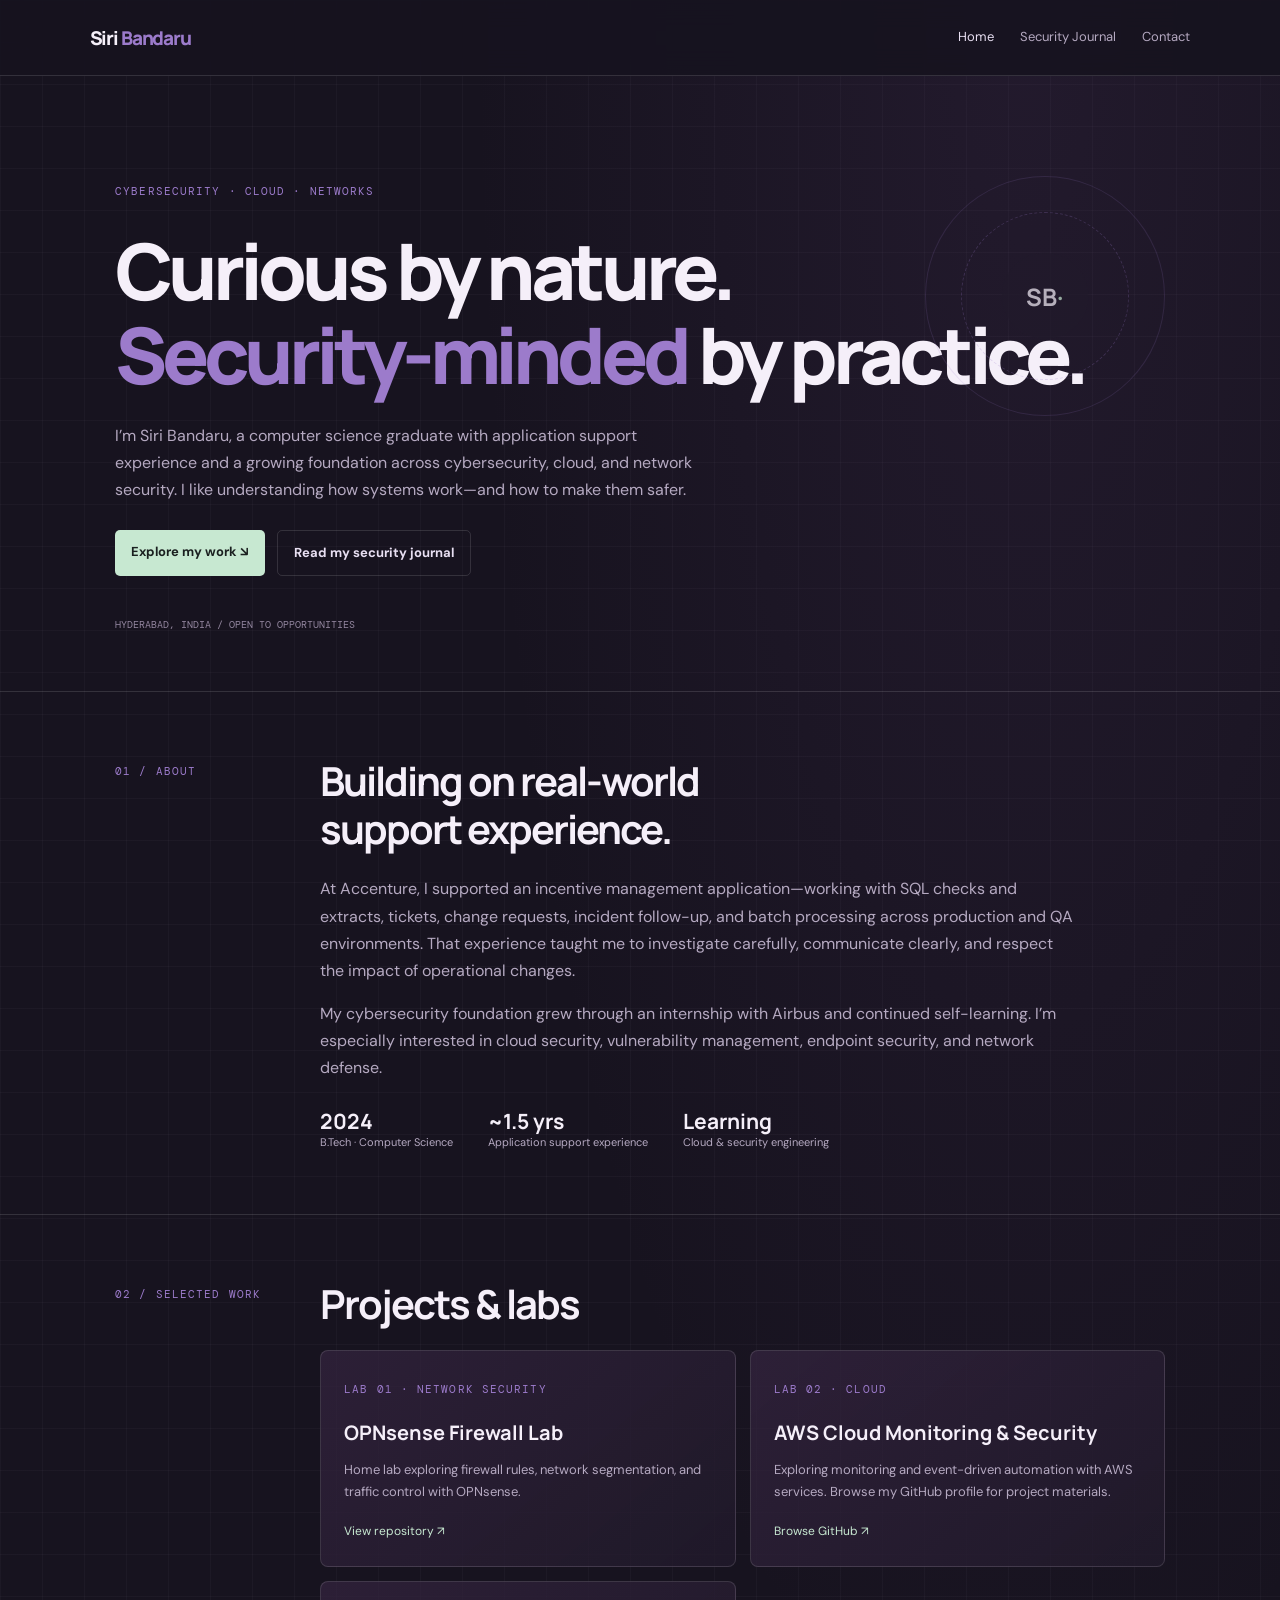
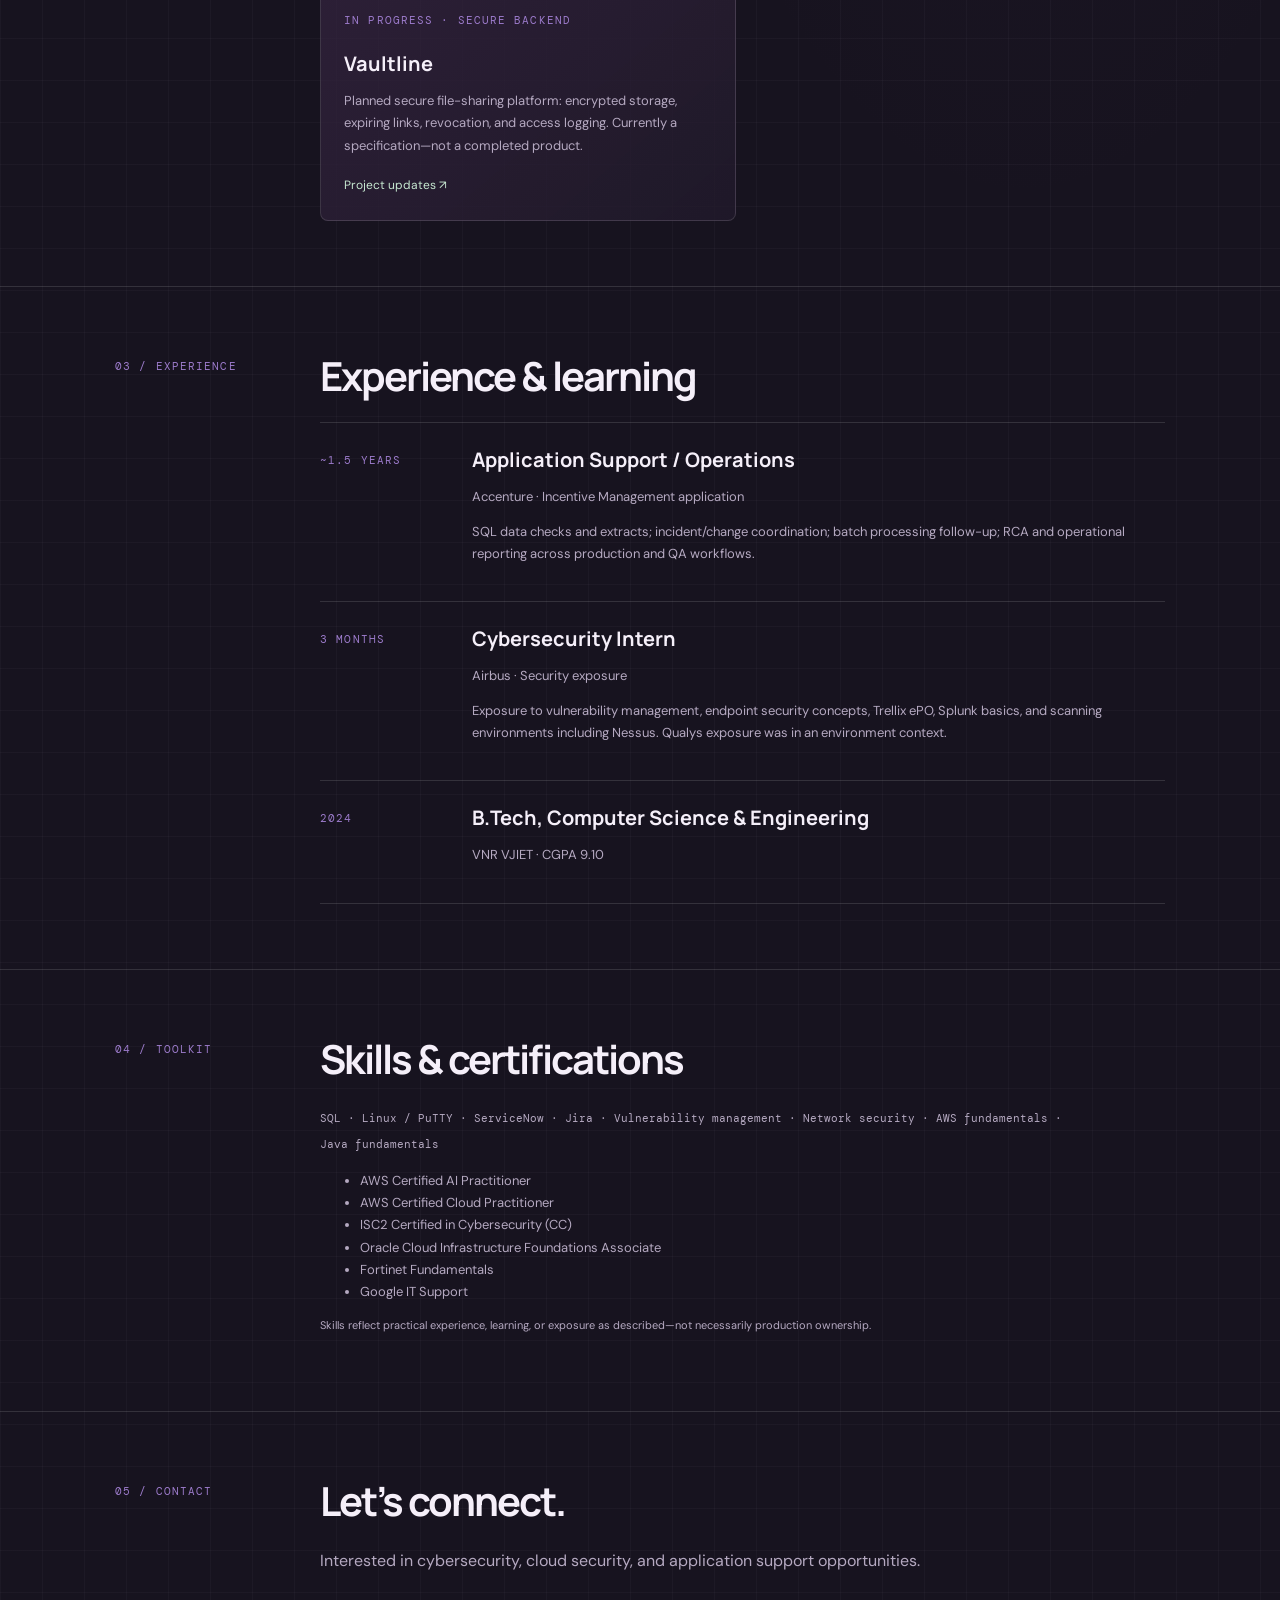
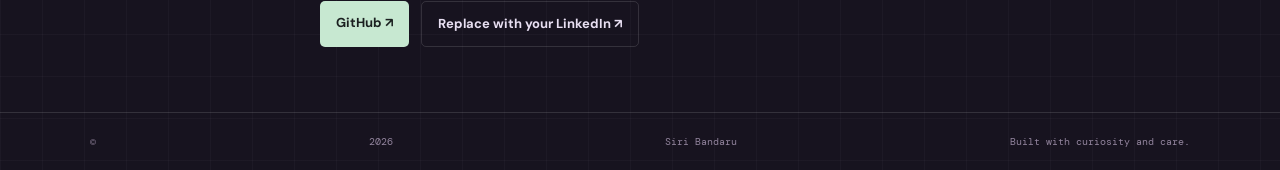
==== index.html @ b1477483 "Add files via upload" ====
<!doctype html><html lang="en"><head><meta charset="utf-8"><meta name="viewport" content="width=device-width,initial-scale=1"><title>Siri Bandaru | Cybersecurity Portfolio</title><link rel="stylesheet" href="assets/css/style.css"></head><body><div class="progress"></div><header><a class="logo" href="index.html">Siri <span>Bandaru</span></a><nav><a class="active" href="index.html">Home</a><a href="journal.html">Security Journal</a><a href="#contact">Contact</a></nav></header><main><section class="hero reveal"><small>CYBERSECURITY · CLOUD · NETWORKS</small><h1>Curious by nature.<br><em>Security-minded</em> by practice.</h1><p>I’m Siri Bandaru, a computer science graduate with application support experience and a growing foundation across cybersecurity, cloud, and network security. I like understanding how systems work—and how to make them safer.</p><div class="actions"><a class="btn" href="#projects">Explore my work ↘</a><a class="btn outline" href="journal.html">Read my security journal</a></div><div class="meta">HYDERABAD, INDIA / OPEN TO OPPORTUNITIES</div><div class="orbit"><div>SB<span>·</span></div></div></section><section class="section reveal" id="about"><label>01 / ABOUT</label><div><h2>Building on real-world<br>support experience.</h2><p>At Accenture, I supported an incentive management application—working with SQL checks and extracts, tickets, change requests, incident follow-up, and batch processing across production and QA environments. That experience taught me to investigate carefully, communicate clearly, and respect the impact of operational changes.</p><p>My cybersecurity foundation grew through an internship with Airbus and continued self-learning. I’m especially interested in cloud security, vulnerability management, endpoint security, and network defense.</p><div class="facts"><b>2024 <small>B.Tech · Computer Science</small></b><b>~1.5 yrs <small>Application support experience</small></b><b>Learning <small>Cloud & security engineering</small></b></div></div></section><section class="section reveal" id="projects"><label>02 / SELECTED WORK</label><div><h2>Projects & labs</h2><div class="cards"><article><small>LAB 01 · NETWORK SECURITY</small><h3>OPNsense Firewall Lab</h3><p>Home lab exploring firewall rules, network segmentation, and traffic control with OPNsense.</p><a href="https://github.com/SiriBandaru13/opnsense-firewall-lab" target="_blank">View repository ↗</a></article><article><small>LAB 02 · CLOUD</small><h3>AWS Cloud Monitoring & Security</h3><p>Exploring monitoring and event-driven automation with AWS services. Browse my GitHub profile for project materials.</p><a href="https://github.com/SiriBandaru13" target="_blank">Browse GitHub ↗</a></article><article><small>IN PROGRESS · SECURE BACKEND</small><h3>Vaultline</h3><p>Planned secure file-sharing platform: encrypted storage, expiring links, revocation, and access logging. Currently a specification—not a completed product.</p><a href="https://github.com/SiriBandaru13" target="_blank">Project updates ↗</a></article></div></div></section><section class="section reveal"><label>03 / EXPERIENCE</label><div><h2>Experience & learning</h2><div class="timeline"><article><small>~1.5 YEARS</small><div><h3>Application Support / Operations</h3><p>Accenture · Incentive Management application</p><p>SQL data checks and extracts; incident/change coordination; batch processing follow-up; RCA and operational reporting across production and QA workflows.</p></div></article><article><small>3 MONTHS</small><div><h3>Cybersecurity Intern</h3><p>Airbus · Security exposure</p><p>Exposure to vulnerability management, endpoint security concepts, Trellix ePO, Splunk basics, and scanning environments including Nessus. Qualys exposure was in an environment context.</p></div></article><article><small>2024</small><div><h3>B.Tech, Computer Science & Engineering</h3><p>VNR VJIET · CGPA 9.10</p></div></article></div></div></section><section class="section reveal"><label>04 / TOOLKIT</label><div><h2>Skills & certifications</h2><p class="tags">SQL · Linux / PuTTY · ServiceNow · Jira · Vulnerability management · Network security · AWS fundamentals · Java fundamentals</p><ul><li>AWS Certified AI Practitioner</li><li>AWS Certified Cloud Practitioner</li><li>ISC2 Certified in Cybersecurity (CC)</li><li>Oracle Cloud Infrastructure Foundations Associate</li><li>Fortinet Fundamentals</li><li>Google IT Support</li></ul><p class="note">Skills reflect practical experience, learning, or exposure as described—not necessarily production ownership.</p></div></section><section class="section reveal" id="contact"><label>05 / CONTACT</label><div><h2>Let’s connect.</h2><p>Interested in cybersecurity, cloud security, and application support opportunities.</p><div class="actions"><a class="btn" href="https://github.com/SiriBandaru13" target="_blank">GitHub ↗</a><a class="btn outline" href="https://www.linkedin.com/" target="_blank">Replace with your LinkedIn ↗</a></div></div></section></main><footer>© <span id="year"></span> Siri Bandaru <span>Built with curiosity and care.</span></footer><script src="assets/js/main.js"></script></body></html>
---- assets/css/style.css ----
@import url('https://fonts.googleapis.com/css2?family=DM+Mono:wght@400;500&family=DM+Sans:wght@400;600;700&family=Manrope:wght@600;700;800&display=swap');:root{--bg:#17131f;--panel:#211a2b;--plum:#34243f;--violet:#9c7bcb;--lav:#e8dff2;--sage:#c7e8d1;--txt:#f5eff9;--muted:#b5a9c1;--line:#ffffff20;--mono:'DM Mono',monospace;--sans:'DM Sans',sans-serif;--display:Manrope,sans-serif}*{box-sizing:border-box}html{scroll-behavior:smooth}body{margin:0;background:var(--bg);color:var(--txt);font:16px/1.7 var(--sans);background-image:radial-gradient(ellipse at 80% 0%,#5b3c712b,transparent 38%),linear-gradient(#e8dff208 1px,transparent 1px),linear-gradient(90deg,#e8dff208 1px,transparent 1px);background-size:auto,42px 42px,42px 42px}a{color:inherit;text-decoration:none}.progress{position:fixed;z-index:20;top:0;left:0;height:2px;background:var(--sage);width:0}header{height:76px;padding:0 7vw;display:flex;align-items:center;justify-content:space-between;border-bottom:1px solid var(--line);position:sticky;top:0;background:#17131fe8;backdrop-filter:blur(14px);z-index:10}.logo{font:800 19px var(--display);letter-spacing:-.06em}.logo span{color:var(--violet)}nav{display:flex;gap:26px;font-size:13px;color:var(--muted)}nav a:hover,nav .active{color:var(--lav)}small,label{font:11px var(--mono);letter-spacing:.1em;color:var(--violet)}.hero{padding:100px 9vw 60px;min-height:540px;position:relative;overflow:hidden}.hero h1{font:800 clamp(44px,6.7vw,78px)/1.08 var(--display);letter-spacing:-.065em;margin:25px 0}.hero h1 em{font-style:normal;color:var(--violet)}.hero>p{max-width:600px;color:var(--muted)}.actions{display:flex;gap:12px;flex-wrap:wrap;margin-top:27px}.btn{display:inline-block;padding:11px 16px;border-radius:5px;background:var(--sage);color:#1b2020;font-weight:700;font-size:13px}.btn.outline{background:transparent;color:var(--lav);border:1px solid var(--line)}.meta{margin-top:42px;color:#93869f;font:10px var(--mono)}.orbit{position:absolute;right:9%;top:100px;width:240px;height:240px;border:1px solid #9c7bcb38;border-radius:50%;display:grid;place-items:center;opacity:.7;font:700 24px var(--display);background:radial-gradient(circle,#211a2b 0 25%,transparent 26%)}.orbit:before{content:'';position:absolute;inset:35px;border:1px dashed #9c7bcb55;border-radius:50%;animation:spin 45s linear infinite}.orbit span{color:var(--sage)}.section{padding:65px 9vw;display:grid;grid-template-columns:170px 1fr;gap:35px;border-top:1px solid var(--line)}.section label{padding-top:7px}.section h2{font:700 clamp(28px,3.5vw,40px)/1.2 var(--display);letter-spacing:-.05em;margin:0 0 22px}.section p{color:var(--muted);max-width:760px}.facts{display:flex;gap:35px;flex-wrap:wrap;margin-top:25px}.facts b{display:grid;font:700 21px var(--display)}.facts small{font:11px var(--sans);letter-spacing:0;color:var(--muted)}.cards,.storygrid,.obs{display:grid;grid-template-columns:repeat(2,minmax(0,1fr));gap:14px}.cards article,.storycard{padding:23px;border:1px solid var(--line);border-radius:8px;background:linear-gradient(140deg,#34243fbf,#211a2bcc);transition:transform .2s,border-color .2s}.cards article:hover,.storycard:hover{transform:translateY(-3px);border-color:#9c7bcb77}.cards h3,.storycard h3{font:700 20px var(--display);margin:18px 0 8px}.cards p,.storycard p,.timeline p{font-size:13px;color:var(--muted)}.cards a,.storycard a{font-size:12px;color:var(--sage)}.timeline{border-top:1px solid var(--line)}.timeline article{display:grid;grid-template-columns:130px 1fr;gap:22px;padding:23px 0;border-bottom:1px solid var(--line)}.timeline h3{font:700 20px var(--display);margin:0}.timeline small{padding-top:7px}.tags{font:11px var(--mono);color:#c9b9dc;line-height:2.4}.note{font-size:11px;color:var(--muted)}ul{font-size:13px;color:var(--muted)}footer{padding:22px 7vw;border-top:1px solid var(--line);display:flex;justify-content:space-between;color:#92849d;font:10px var(--mono)}.journalhero{min-height:370px}.journalhero h1{font-size:clamp(44px,6vw,70px)}.empty{border:1px dashed #9c7bcb66;border-radius:8px;padding:28px;background:#211a2b66}.empty h2{font-size:23px}.empty p{font-size:13px}.storycard small{font-size:10px}.observation{padding:14px 18px;border-left:2px solid var(--sage);background:#211a2b88}.observation h3{font:600 15px var(--display);margin:0}.observation p{font-size:13px;margin:5px 0}.archive a{display:block;padding:12px 0;border-bottom:1px solid var(--line);font-size:13px}.articlemain{max-width:850px;margin:auto;padding:45px 25px 90px}.back{font-size:12px;color:var(--sage)}#story{margin-top:30px}#story h1{font:800 clamp(34px,5vw,56px)/1.15 var(--display);letter-spacing:-.05em}.detail{padding:23px 0;border-top:1px solid var(--line);margin-top:20px}.detail h2{font:700 18px var(--display)}.detail p{color:var(--muted);font-size:14px}.detail a{color:var(--sage)}.reveal{opacity:0;transform:translateY(13px);transition:opacity .6s,transform .6s}.reveal.visible{opacity:1;transform:none}@keyframes spin{to{transform:rotate(360deg)}}@media(max-width:850px){.orbit{right:-70px;opacity:.25}.section{grid-template-columns:1fr;gap:15px}.section label{padding:0}}@media(max-width:600px){header{height:65px;padding:0 18px}.logo{font-size:16px}nav{gap:14px;font-size:11px}.hero{padding:75px 22px 45px;min-height:500px}.hero h1{font-size:44px}.orbit{right:-160px;top:155px}.section{padding:45px 22px}.cards,.storygrid,.obs{grid-template-columns:1fr}.timeline article{grid-template-columns:1fr;gap:5px}.journalhero{padding-top:70px}.journalhero h1{font-size:44px}.articlemain{padding:35px 22px 70px}footer{padding:20px 22px;flex-wrap:wrap}}@media(prefers-reduced-motion:reduce){*,*:before,*:after{scroll-behavior:auto!important;animation-duration:.01ms!important;transition-duration:.01ms!important}.reveal{opacity:1;transform:none}}
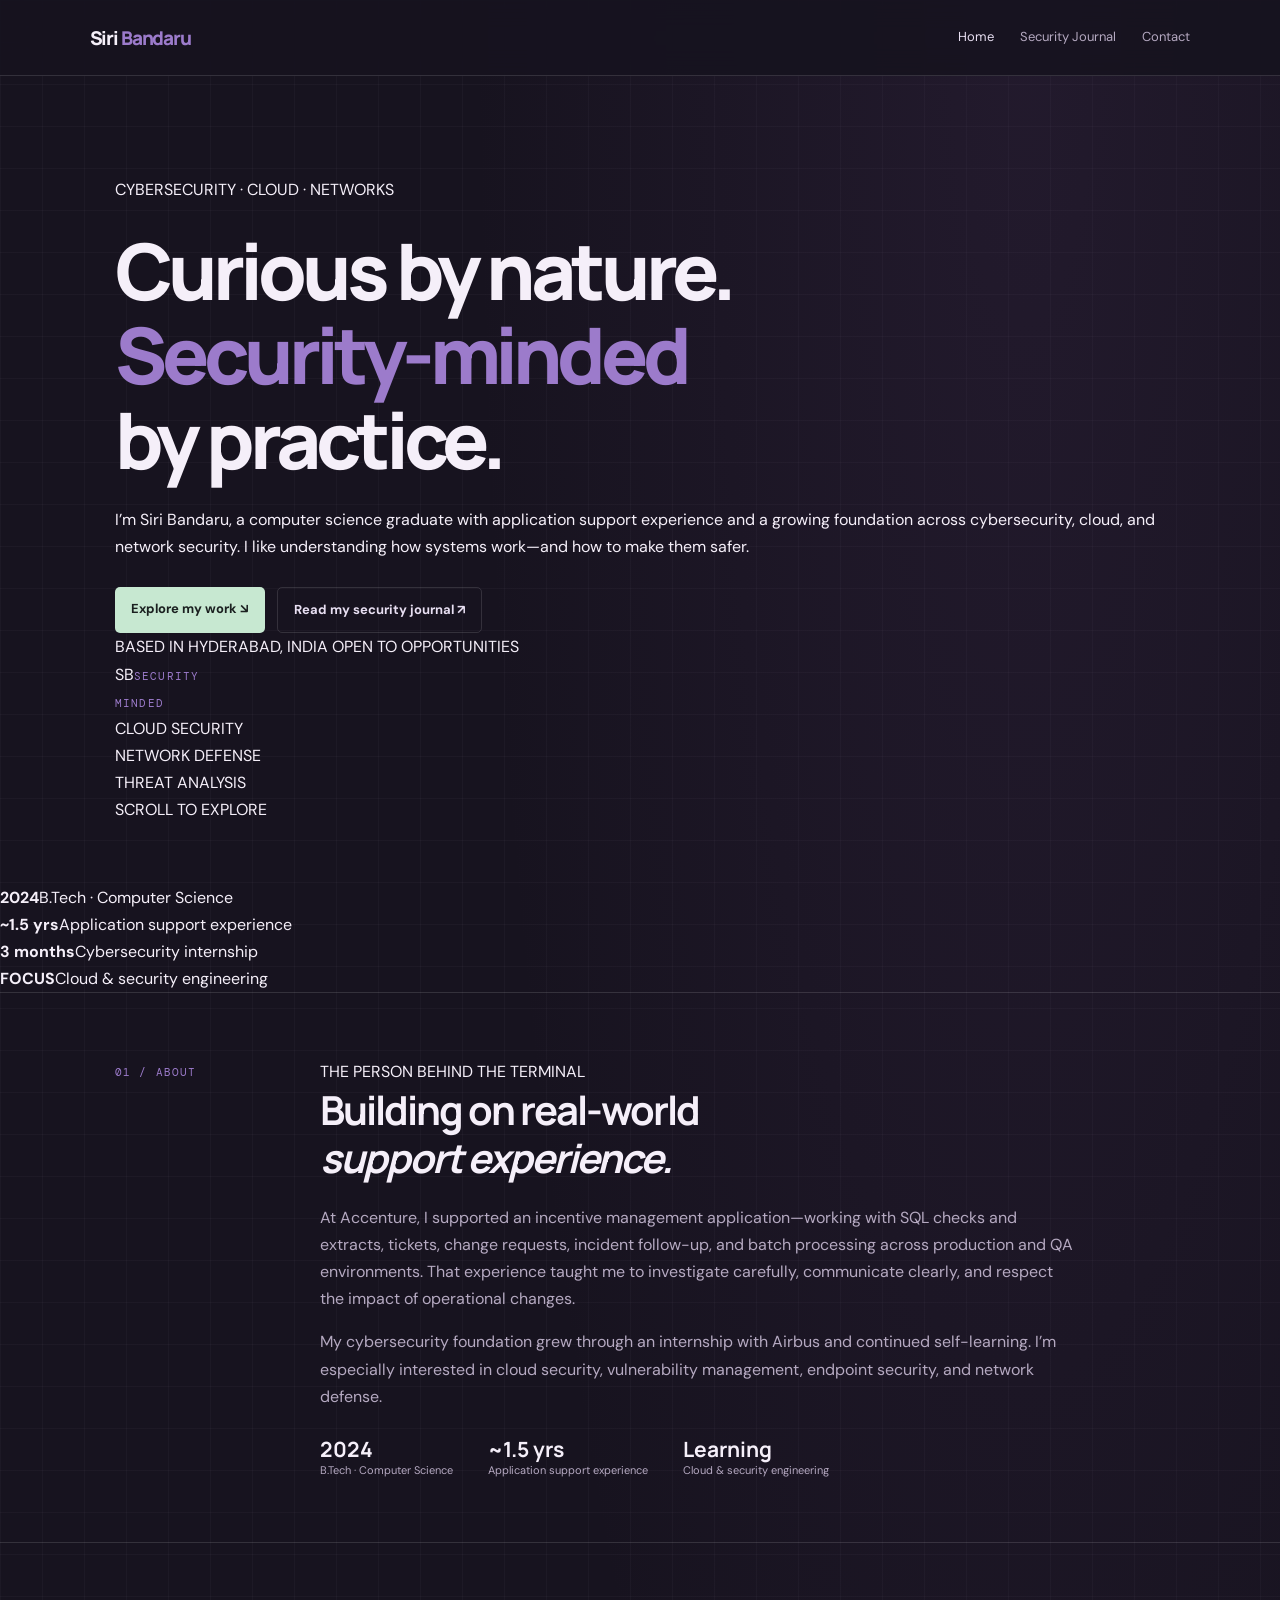
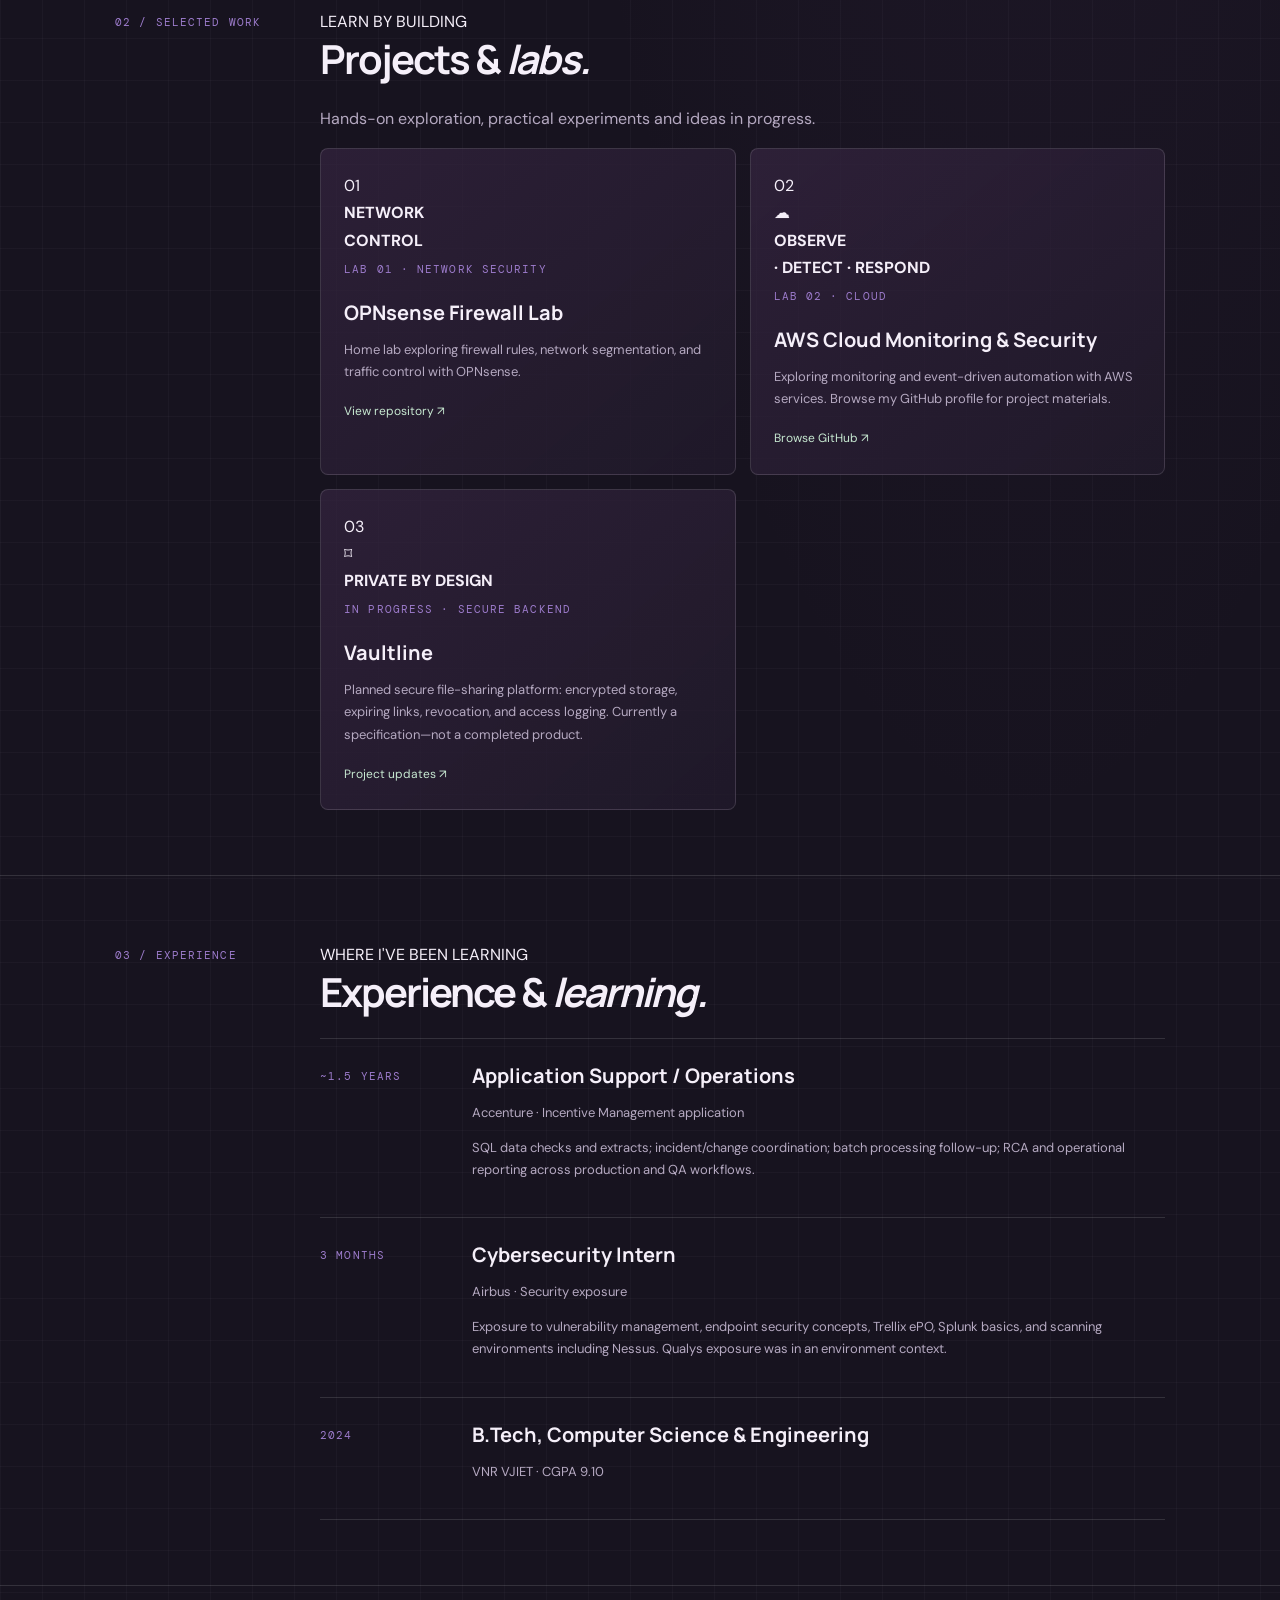
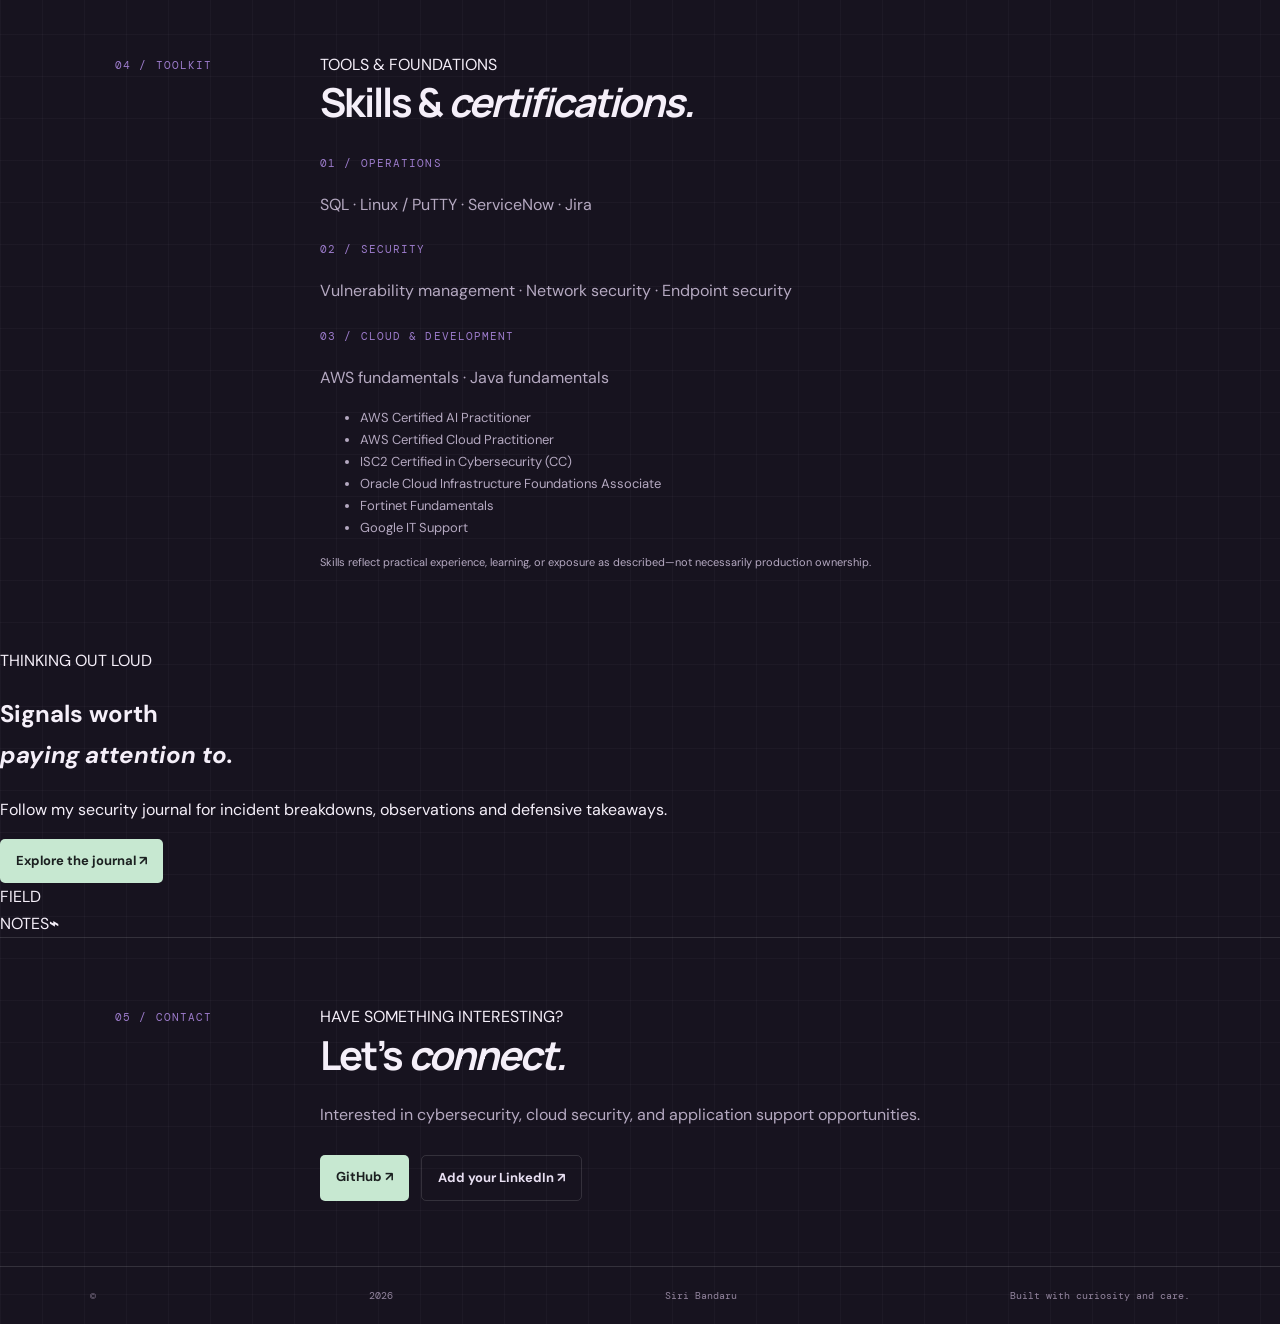
==== commit 12140ef2: "Update index.html" ====
--- a/index.html
+++ b/index.html
@@ -1 +1,46 @@
-<!doctype html><html lang="en"><head><meta charset="utf-8"><meta name="viewport" content="width=device-width,initial-scale=1"><title>Siri Bandaru | Cybersecurity Portfolio</title><link rel="stylesheet" href="assets/css/style.css"></head><body><div class="progress"></div><header><a class="logo" href="index.html">Siri <span>Bandaru</span></a><nav><a class="active" href="index.html">Home</a><a href="journal.html">Security Journal</a><a href="#contact">Contact</a></nav></header><main><section class="hero reveal"><small>CYBERSECURITY · CLOUD · NETWORKS</small><h1>Curious by nature.<br><em>Security-minded</em> by practice.</h1><p>I’m Siri Bandaru, a computer science graduate with application support experience and a growing foundation across cybersecurity, cloud, and network security. I like understanding how systems work—and how to make them safer.</p><div class="actions"><a class="btn" href="#projects">Explore my work ↘</a><a class="btn outline" href="journal.html">Read my security journal</a></div><div class="meta">HYDERABAD, INDIA / OPEN TO OPPORTUNITIES</div><div class="orbit"><div>SB<span>·</span></div></div></section><section class="section reveal" id="about"><label>01 / ABOUT</label><div><h2>Building on real-world<br>support experience.</h2><p>At Accenture, I supported an incentive management application—working with SQL checks and extracts, tickets, change requests, incident follow-up, and batch processing across production and QA environments. That experience taught me to investigate carefully, communicate clearly, and respect the impact of operational changes.</p><p>My cybersecurity foundation grew through an internship with Airbus and continued self-learning. I’m especially interested in cloud security, vulnerability management, endpoint security, and network defense.</p><div class="facts"><b>2024 <small>B.Tech · Computer Science</small></b><b>~1.5 yrs <small>Application support experience</small></b><b>Learning <small>Cloud & security engineering</small></b></div></div></section><section class="section reveal" id="projects"><label>02 / SELECTED WORK</label><div><h2>Projects & labs</h2><div class="cards"><article><small>LAB 01 · NETWORK SECURITY</small><h3>OPNsense Firewall Lab</h3><p>Home lab exploring firewall rules, network segmentation, and traffic control with OPNsense.</p><a href="https://github.com/SiriBandaru13/opnsense-firewall-lab" target="_blank">View repository ↗</a></article><article><small>LAB 02 · CLOUD</small><h3>AWS Cloud Monitoring & Security</h3><p>Exploring monitoring and event-driven automation with AWS services. Browse my GitHub profile for project materials.</p><a href="https://github.com/SiriBandaru13" target="_blank">Browse GitHub ↗</a></article><article><small>IN PROGRESS · SECURE BACKEND</small><h3>Vaultline</h3><p>Planned secure file-sharing platform: encrypted storage, expiring links, revocation, and access logging. Currently a specification—not a completed product.</p><a href="https://github.com/SiriBandaru13" target="_blank">Project updates ↗</a></article></div></div></section><section class="section reveal"><label>03 / EXPERIENCE</label><div><h2>Experience & learning</h2><div class="timeline"><article><small>~1.5 YEARS</small><div><h3>Application Support / Operations</h3><p>Accenture · Incentive Management application</p><p>SQL data checks and extracts; incident/change coordination; batch processing follow-up; RCA and operational reporting across production and QA workflows.</p></div></article><article><small>3 MONTHS</small><div><h3>Cybersecurity Intern</h3><p>Airbus · Security exposure</p><p>Exposure to vulnerability management, endpoint security concepts, Trellix ePO, Splunk basics, and scanning environments including Nessus. Qualys exposure was in an environment context.</p></div></article><article><small>2024</small><div><h3>B.Tech, Computer Science & Engineering</h3><p>VNR VJIET · CGPA 9.10</p></div></article></div></div></section><section class="section reveal"><label>04 / TOOLKIT</label><div><h2>Skills & certifications</h2><p class="tags">SQL · Linux / PuTTY · ServiceNow · Jira · Vulnerability management · Network security · AWS fundamentals · Java fundamentals</p><ul><li>AWS Certified AI Practitioner</li><li>AWS Certified Cloud Practitioner</li><li>ISC2 Certified in Cybersecurity (CC)</li><li>Oracle Cloud Infrastructure Foundations Associate</li><li>Fortinet Fundamentals</li><li>Google IT Support</li></ul><p class="note">Skills reflect practical experience, learning, or exposure as described—not necessarily production ownership.</p></div></section><section class="section reveal" id="contact"><label>05 / CONTACT</label><div><h2>Let’s connect.</h2><p>Interested in cybersecurity, cloud security, and application support opportunities.</p><div class="actions"><a class="btn" href="https://github.com/SiriBandaru13" target="_blank">GitHub ↗</a><a class="btn outline" href="https://www.linkedin.com/" target="_blank">Replace with your LinkedIn ↗</a></div></div></section></main><footer>© <span id="year"></span> Siri Bandaru <span>Built with curiosity and care.</span></footer><script src="assets/js/main.js"></script></body></html>+<!doctype html>
+<html lang="en">
+<head>
+<meta charset="utf-8"><meta name="viewport" content="width=device-width,initial-scale=1">
+<meta name="theme-color" content="#17131f">
+<meta name="description" content="Siri Bandaru — cybersecurity, cloud and network security portfolio.">
+<title>Siri Bandaru | Cybersecurity Portfolio</title>
+<link rel="preconnect" href="https://fonts.googleapis.com"><link rel="preconnect" href="https://fonts.gstatic.com" crossorigin>
+<link href="https://fonts.googleapis.com/css2?family=DM+Mono:wght@400;500&family=DM+Sans:wght@400;500;600;700&family=Manrope:wght@600;700;800&display=swap" rel="stylesheet">
+<link rel="stylesheet" href="assets/css/style.css">
+</head>
+<body class="home-page">
+<div class="progress"></div>
+<header><a class="logo" href="index.html">Siri <span>Bandaru</span></a><nav><a class="active" href="index.html">Home</a><a href="journal.html">Security Journal</a><a href="#contact">Contact</a></nav></header>
+<main>
+<section class="hero home-hero">
+<div class="hero-grid" aria-hidden="true"></div><div class="hero-glow" aria-hidden="true"></div>
+<div class="hero-copy reveal">
+<div class="eyebrow"><span class="status-dot"></span> CYBERSECURITY · CLOUD · NETWORKS</div>
+<h1>Curious by nature.<br><em>Security-minded</em><br>by practice.</h1>
+<p>I’m Siri Bandaru, a computer science graduate with application support experience and a growing foundation across cybersecurity, cloud, and network security. I like understanding how systems work—and how to make them safer.</p>
+<div class="actions"><a class="btn" href="#projects">Explore my work <span>↘</span></a><a class="btn outline" href="journal.html">Read my security journal <span>↗</span></a></div>
+<div class="hero-foot"><span>BASED IN HYDERABAD, INDIA</span><span class="availability"><i></i> OPEN TO OPPORTUNITIES</span></div>
+</div>
+<div class="hero-visual reveal" aria-label="Decorative security network illustration">
+<div class="visual-orbit orbit-one"></div><div class="visual-orbit orbit-two"></div><div class="visual-orbit orbit-three"></div>
+<div class="core-node"><span>SB</span><small>SECURITY<br>MINDED</small></div>
+<div class="orbit-tag tag-top"><i></i> CLOUD SECURITY</div><div class="orbit-tag tag-right"><i></i> NETWORK DEFENSE</div><div class="orbit-tag tag-bottom"><i></i> THREAT ANALYSIS</div>
+<div class="scan-line"></div>
+</div>
+<div class="scroll-cue"><span></span> SCROLL TO EXPLORE</div>
+</section>
+<section class="quick-strip reveal"><div><strong>2024</strong><span>B.Tech · Computer Science</span></div><div><strong>~1.5 yrs</strong><span>Application support experience</span></div><div><strong>3 months</strong><span>Cybersecurity internship</span></div><div><strong>FOCUS</strong><span>Cloud & security engineering</span></div></section>
+<section class="section reveal" id="about"><label>01 / ABOUT</label><div class="section-content"><div class="section-heading"><span class="section-kicker">THE PERSON BEHIND THE TERMINAL</span><h2>Building on real-world<br><em>support experience.</em></h2></div><p>At Accenture, I supported an incentive management application—working with SQL checks and extracts, tickets, change requests, incident follow-up, and batch processing across production and QA environments. That experience taught me to investigate carefully, communicate clearly, and respect the impact of operational changes.</p><p>My cybersecurity foundation grew through an internship with Airbus and continued self-learning. I’m especially interested in cloud security, vulnerability management, endpoint security, and network defense.</p><div class="facts"><b>2024 <small>B.Tech · Computer Science</small></b><b>~1.5 yrs <small>Application support experience</small></b><b>Learning <small>Cloud & security engineering</small></b></div></div></section>
+<section class="section reveal" id="projects"><label>02 / SELECTED WORK</label><div class="section-content"><div class="section-heading"><span class="section-kicker">LEARN BY BUILDING</span><h2>Projects & <em>labs.</em></h2><p class="section-intro">Hands-on exploration, practical experiments and ideas in progress.</p></div><div class="cards project-cards">
+<article class="project-card"><div class="project-art art-network"><span>01</span><div class="art-lines"></div><b>NETWORK<br>CONTROL</b></div><div class="project-info"><small>LAB 01 · NETWORK SECURITY</small><h3>OPNsense Firewall Lab</h3><p>Home lab exploring firewall rules, network segmentation, and traffic control with OPNsense.</p><a href="https://github.com/SiriBandaru13/opnsense-firewall-lab" target="_blank" rel="noopener">View repository ↗</a></div></article>
+<article class="project-card"><div class="project-art art-cloud"><span>02</span><div class="cloud-core">☁</div><b>OBSERVE<br>· DETECT · RESPOND</b></div><div class="project-info"><small>LAB 02 · CLOUD</small><h3>AWS Cloud Monitoring & Security</h3><p>Exploring monitoring and event-driven automation with AWS services. Browse my GitHub profile for project materials.</p><a href="https://github.com/SiriBandaru13" target="_blank" rel="noopener">Browse GitHub ↗</a></div></article>
+<article class="project-card"><div class="project-art art-vault"><span>03</span><div class="vault-lock">⌑</div><b>PRIVATE BY DESIGN</b></div><div class="project-info"><small>IN PROGRESS · SECURE BACKEND</small><h3>Vaultline</h3><p>Planned secure file-sharing platform: encrypted storage, expiring links, revocation, and access logging. Currently a specification—not a completed product.</p><a href="https://github.com/SiriBandaru13" target="_blank" rel="noopener">Project updates ↗</a></div></article>
+</div></div></section>
+<section class="section reveal"><label>03 / EXPERIENCE</label><div class="section-content"><div class="section-heading"><span class="section-kicker">WHERE I'VE BEEN LEARNING</span><h2>Experience & <em>learning.</em></h2></div><div class="timeline"><article><small>~1.5 YEARS</small><div><h3>Application Support / Operations</h3><p>Accenture · Incentive Management application</p><p>SQL data checks and extracts; incident/change coordination; batch processing follow-up; RCA and operational reporting across production and QA workflows.</p></div></article><article><small>3 MONTHS</small><div><h3>Cybersecurity Intern</h3><p>Airbus · Security exposure</p><p>Exposure to vulnerability management, endpoint security concepts, Trellix ePO, Splunk basics, and scanning environments including Nessus. Qualys exposure was in an environment context.</p></div></article><article><small>2024</small><div><h3>B.Tech, Computer Science & Engineering</h3><p>VNR VJIET · CGPA 9.10</p></div></article></div></div></section>
+<section class="section reveal"><label>04 / TOOLKIT</label><div class="section-content"><div class="section-heading"><span class="section-kicker">TOOLS & FOUNDATIONS</span><h2>Skills & <em>certifications.</em></h2></div><div class="skill-groups"><div><small>01 / OPERATIONS</small><p>SQL · Linux / PuTTY · ServiceNow · Jira</p></div><div><small>02 / SECURITY</small><p>Vulnerability management · Network security · Endpoint security</p></div><div><small>03 / CLOUD & DEVELOPMENT</small><p>AWS fundamentals · Java fundamentals</p></div></div><ul class="cert-list"><li>AWS Certified AI Practitioner</li><li>AWS Certified Cloud Practitioner</li><li>ISC2 Certified in Cybersecurity (CC)</li><li>Oracle Cloud Infrastructure Foundations Associate</li><li>Fortinet Fundamentals</li><li>Google IT Support</li></ul><p class="note">Skills reflect practical experience, learning, or exposure as described—not necessarily production ownership.</p></div></section>
+<section class="journal-cta reveal"><div><span class="section-kicker">THINKING OUT LOUD</span><h2>Signals worth<br><em>paying attention to.</em></h2><p>Follow my security journal for incident breakdowns, observations and defensive takeaways.</p><a class="btn" href="journal.html">Explore the journal ↗</a></div><div class="cta-mark"><span>FIELD<br>NOTES</span><b>⌁</b></div></section>
+<section class="section reveal" id="contact"><label>05 / CONTACT</label><div class="section-content contact-content"><span class="section-kicker">HAVE SOMETHING INTERESTING?</span><h2>Let’s <em>connect.</em></h2><p>Interested in cybersecurity, cloud security, and application support opportunities.</p><div class="actions"><a class="btn" href="https://github.com/SiriBandaru13" target="_blank" rel="noopener">GitHub ↗</a><a class="btn outline" href="https://www.linkedin.com/" target="_blank" rel="noopener">Add your LinkedIn ↗</a></div></div></section>
+</main>
+<footer>© <span id="year"></span> Siri Bandaru <span>Built with curiosity and care.</span></footer>
+<script src="assets/js/main.js"></script></body></html>
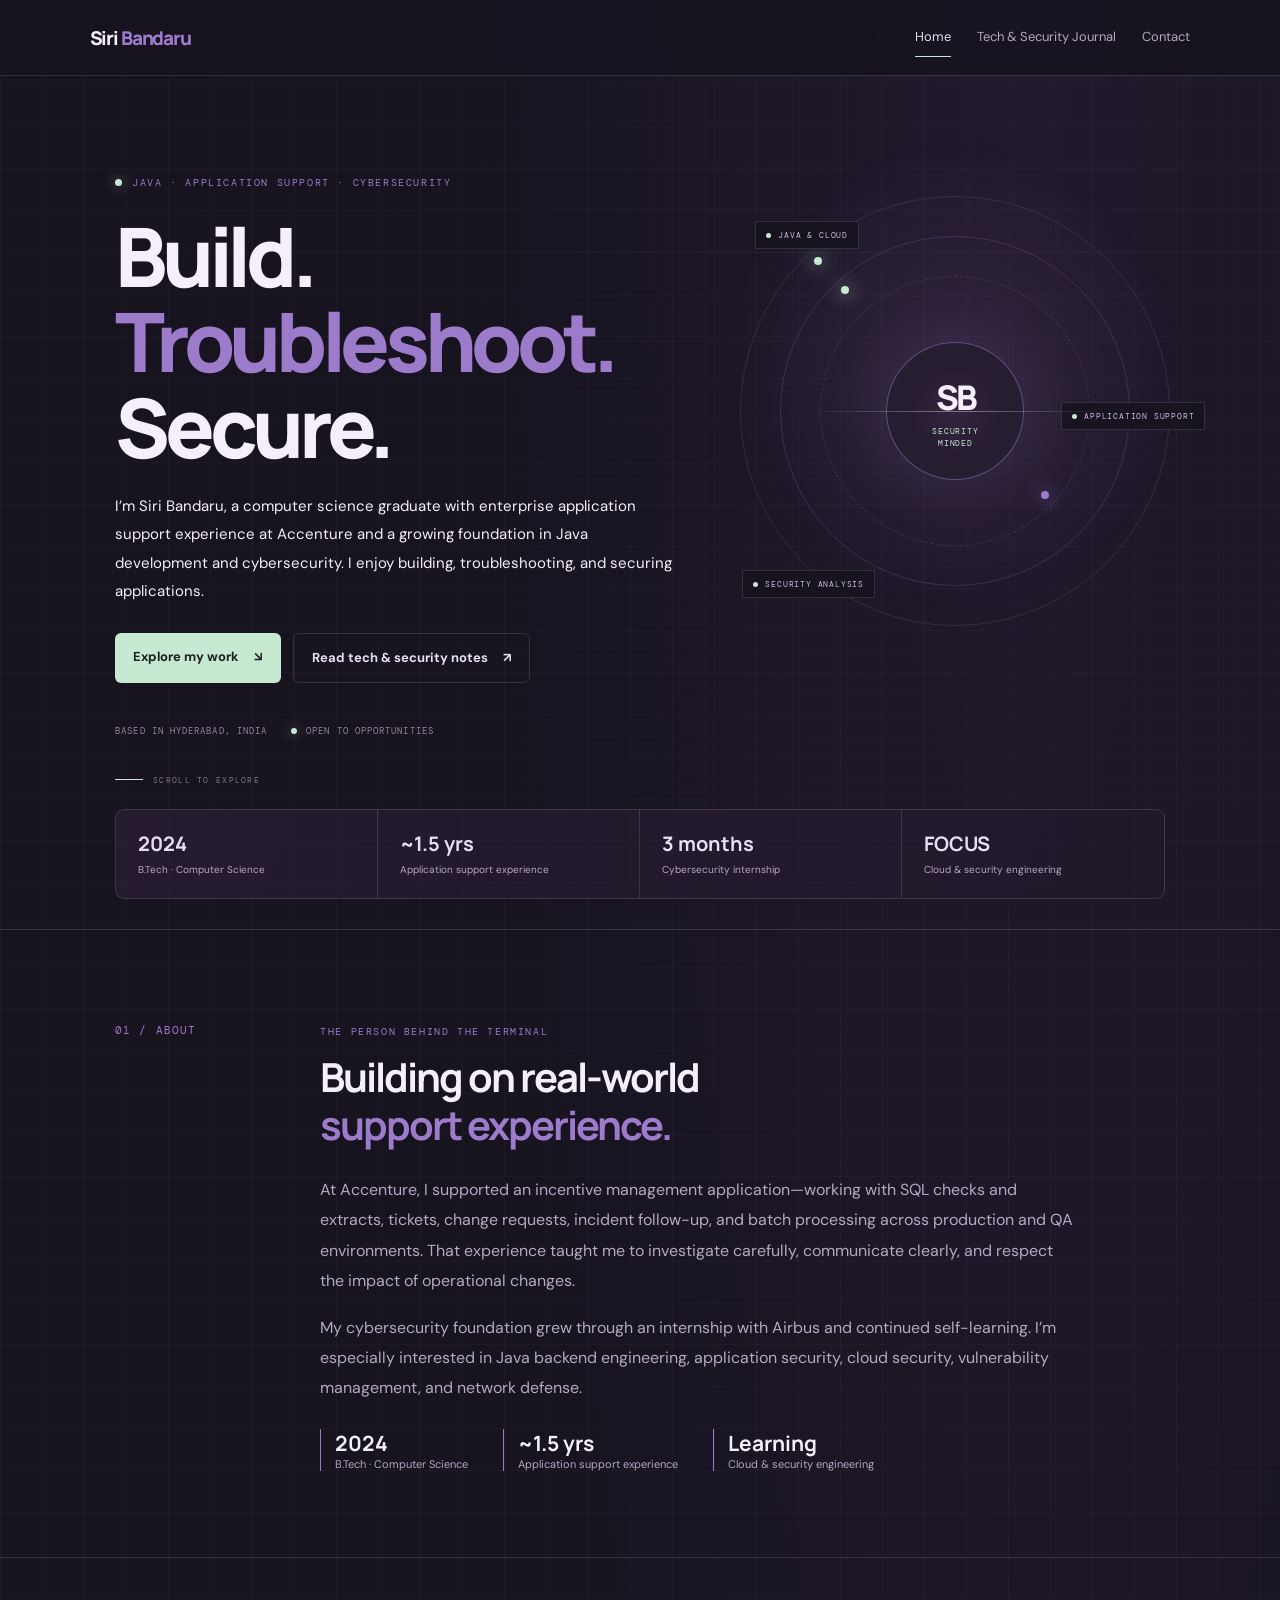
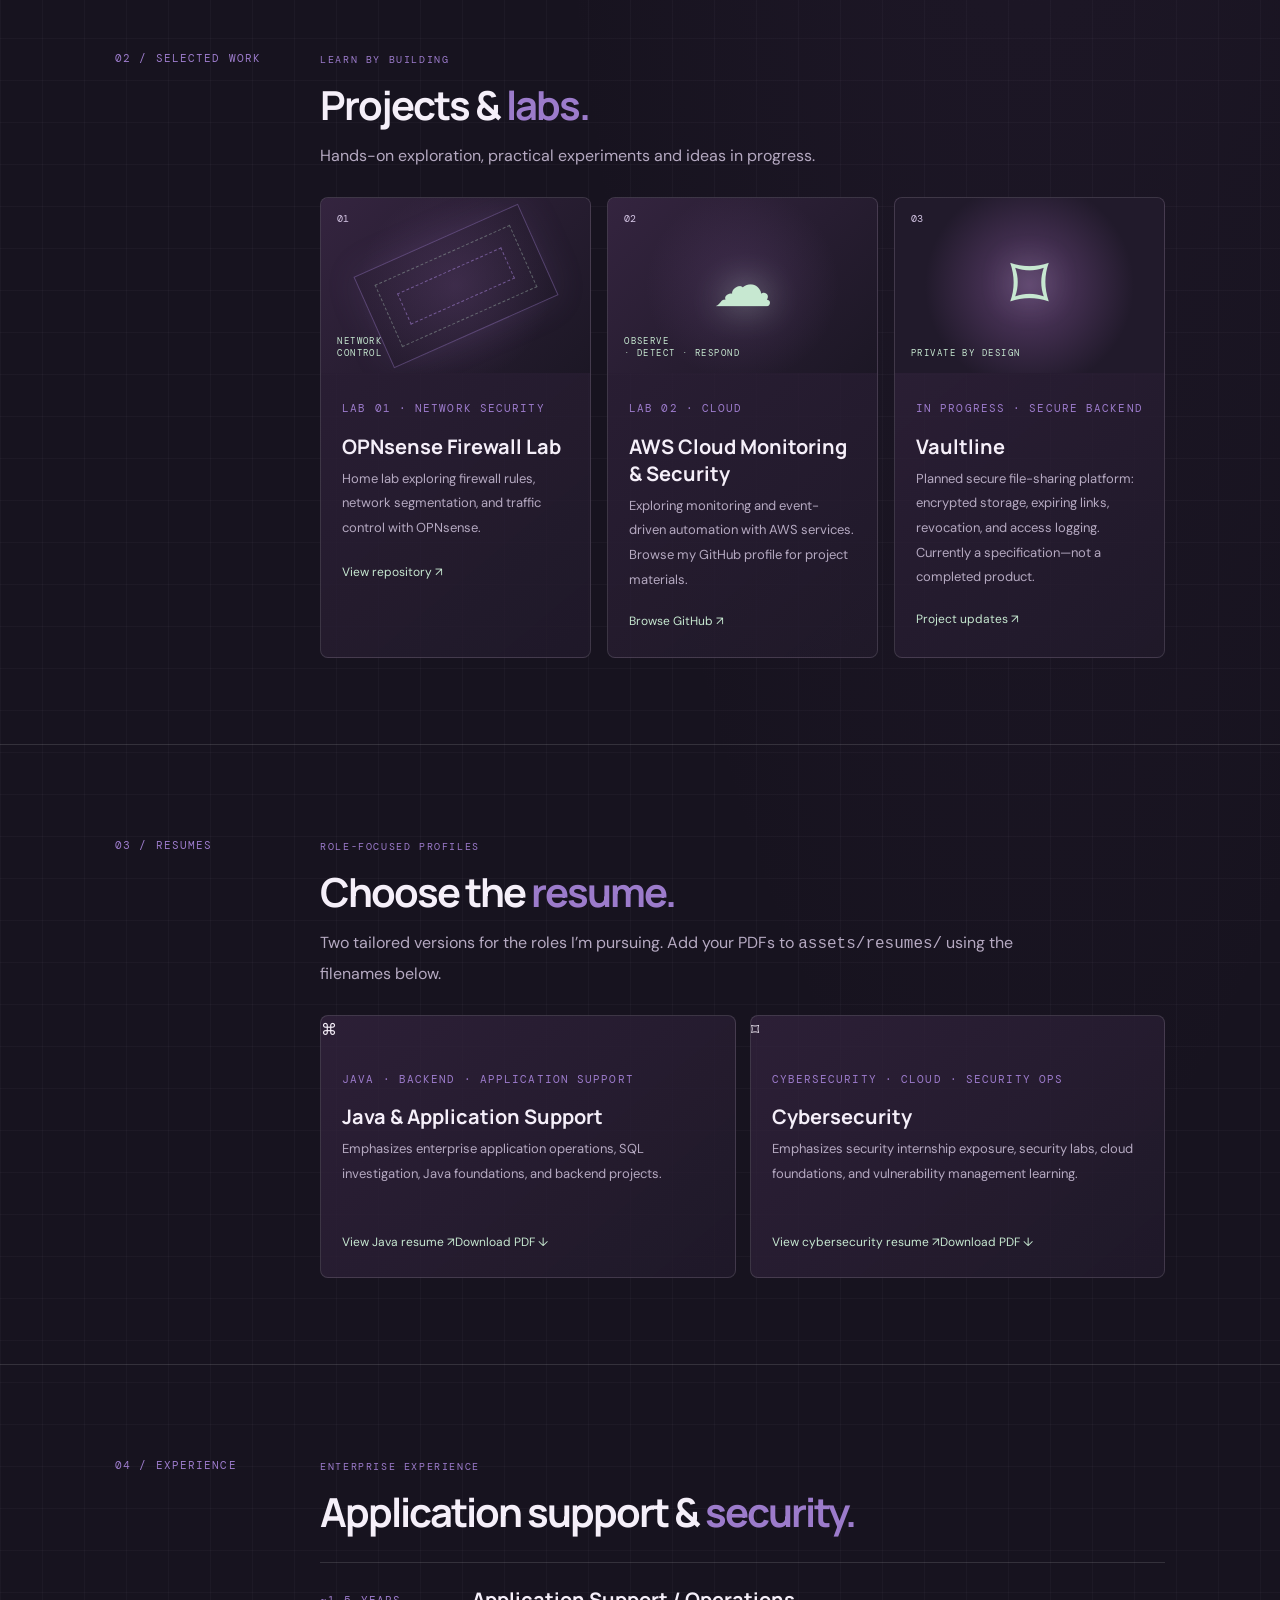
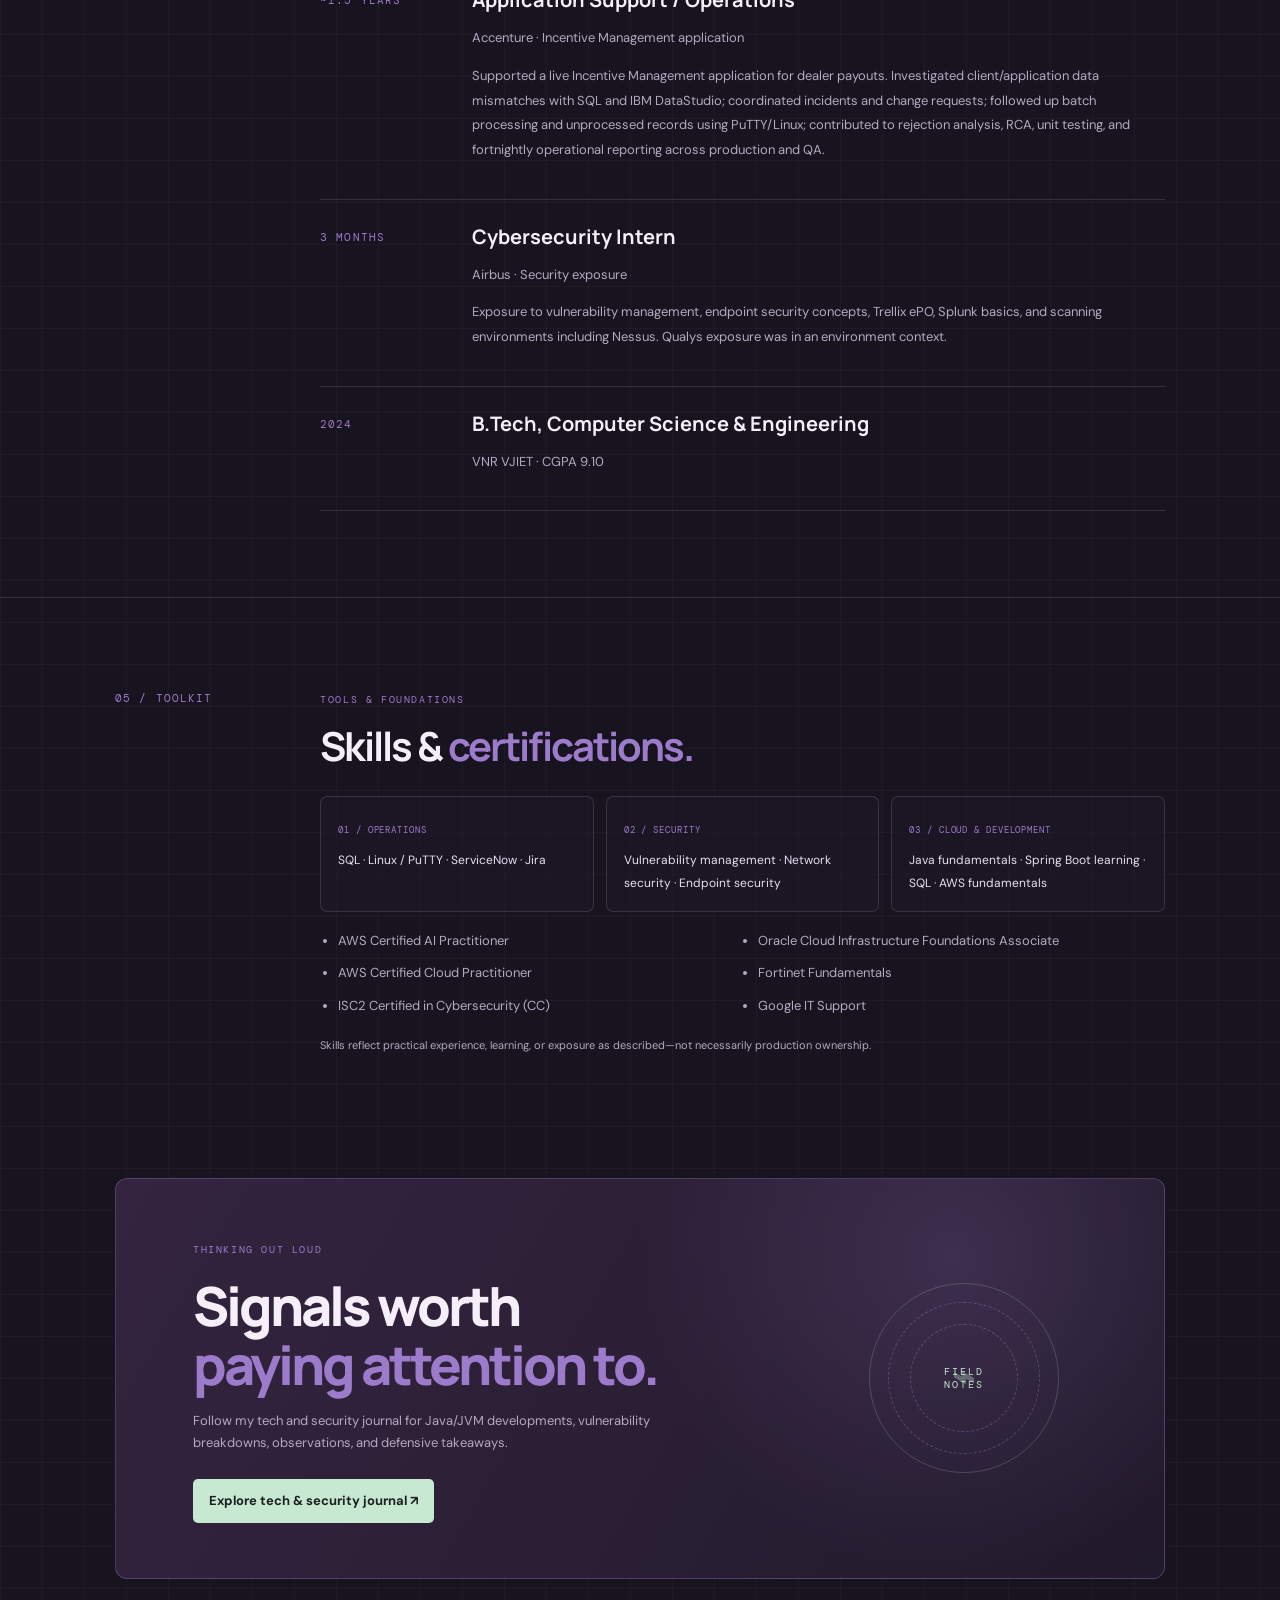
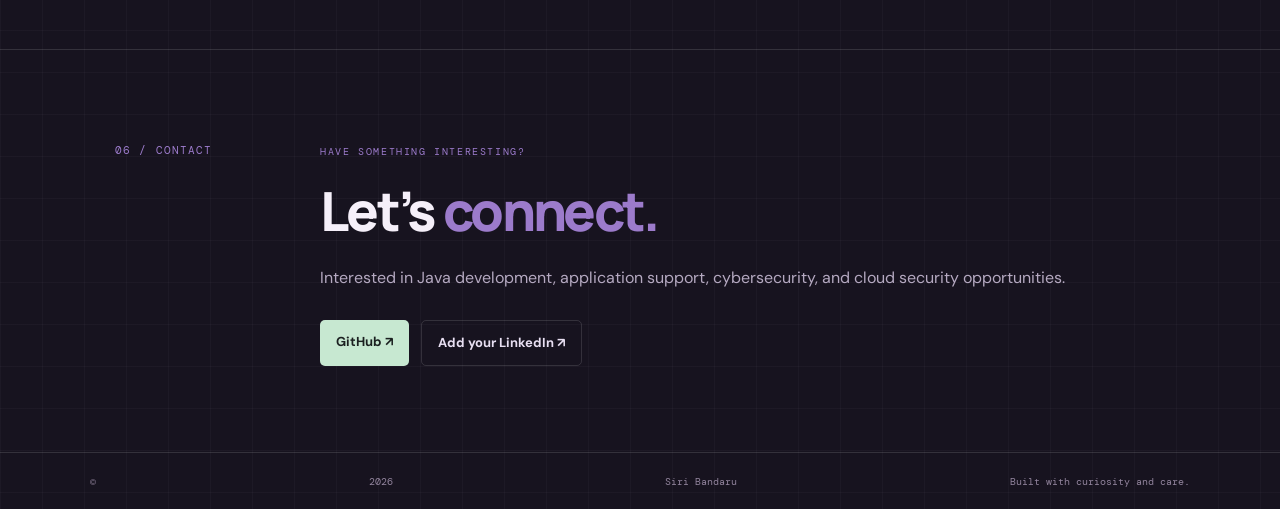
==== commit c0831e65: "Update index.html" ====
--- a/index.html
+++ b/index.html
@@ -3,44 +3,44 @@
 <head>
 <meta charset="utf-8"><meta name="viewport" content="width=device-width,initial-scale=1">
 <meta name="theme-color" content="#17131f">
-<meta name="description" content="Siri Bandaru — cybersecurity, cloud and network security portfolio.">
-<title>Siri Bandaru | Cybersecurity Portfolio</title>
+<meta name="description" content="Siri Bandaru — Java development, application support, and cybersecurity portfolio.">
+<title>Siri Bandaru | Java, Application Support & Cybersecurity</title>
 <link rel="preconnect" href="https://fonts.googleapis.com"><link rel="preconnect" href="https://fonts.gstatic.com" crossorigin>
 <link href="https://fonts.googleapis.com/css2?family=DM+Mono:wght@400;500&family=DM+Sans:wght@400;500;600;700&family=Manrope:wght@600;700;800&display=swap" rel="stylesheet">
 <link rel="stylesheet" href="assets/css/style.css">
 </head>
 <body class="home-page">
 <div class="progress"></div>
-<header><a class="logo" href="index.html">Siri <span>Bandaru</span></a><nav><a class="active" href="index.html">Home</a><a href="journal.html">Security Journal</a><a href="#contact">Contact</a></nav></header>
+<header><a class="logo" href="index.html">Siri <span>Bandaru</span></a><nav><a class="active" href="index.html">Home</a><a href="journal.html">Tech & Security Journal</a><a href="#contact">Contact</a></nav></header>
 <main>
 <section class="hero home-hero">
 <div class="hero-grid" aria-hidden="true"></div><div class="hero-glow" aria-hidden="true"></div>
 <div class="hero-copy reveal">
-<div class="eyebrow"><span class="status-dot"></span> CYBERSECURITY · CLOUD · NETWORKS</div>
-<h1>Curious by nature.<br><em>Security-minded</em><br>by practice.</h1>
-<p>I’m Siri Bandaru, a computer science graduate with application support experience and a growing foundation across cybersecurity, cloud, and network security. I like understanding how systems work—and how to make them safer.</p>
-<div class="actions"><a class="btn" href="#projects">Explore my work <span>↘</span></a><a class="btn outline" href="journal.html">Read my security journal <span>↗</span></a></div>
+<div class="eyebrow"><span class="status-dot"></span> JAVA · APPLICATION SUPPORT · CYBERSECURITY</div>
+<h1>Build.<br><em>Troubleshoot.</em><br>Secure.</h1>
+<p>I’m Siri Bandaru, a computer science graduate with enterprise application support experience at Accenture and a growing foundation in Java development and cybersecurity. I enjoy building, troubleshooting, and securing applications.</p>
+<div class="actions"><a class="btn" href="#projects">Explore my work <span>↘</span></a><a class="btn outline" href="journal.html">Read tech & security notes <span>↗</span></a></div>
 <div class="hero-foot"><span>BASED IN HYDERABAD, INDIA</span><span class="availability"><i></i> OPEN TO OPPORTUNITIES</span></div>
 </div>
 <div class="hero-visual reveal" aria-label="Decorative security network illustration">
 <div class="visual-orbit orbit-one"></div><div class="visual-orbit orbit-two"></div><div class="visual-orbit orbit-three"></div>
 <div class="core-node"><span>SB</span><small>SECURITY<br>MINDED</small></div>
-<div class="orbit-tag tag-top"><i></i> CLOUD SECURITY</div><div class="orbit-tag tag-right"><i></i> NETWORK DEFENSE</div><div class="orbit-tag tag-bottom"><i></i> THREAT ANALYSIS</div>
+<div class="orbit-tag tag-top"><i></i> JAVA & CLOUD</div><div class="orbit-tag tag-right"><i></i> APPLICATION SUPPORT</div><div class="orbit-tag tag-bottom"><i></i> SECURITY ANALYSIS</div>
 <div class="scan-line"></div>
 </div>
 <div class="scroll-cue"><span></span> SCROLL TO EXPLORE</div>
 </section>
 <section class="quick-strip reveal"><div><strong>2024</strong><span>B.Tech · Computer Science</span></div><div><strong>~1.5 yrs</strong><span>Application support experience</span></div><div><strong>3 months</strong><span>Cybersecurity internship</span></div><div><strong>FOCUS</strong><span>Cloud & security engineering</span></div></section>
-<section class="section reveal" id="about"><label>01 / ABOUT</label><div class="section-content"><div class="section-heading"><span class="section-kicker">THE PERSON BEHIND THE TERMINAL</span><h2>Building on real-world<br><em>support experience.</em></h2></div><p>At Accenture, I supported an incentive management application—working with SQL checks and extracts, tickets, change requests, incident follow-up, and batch processing across production and QA environments. That experience taught me to investigate carefully, communicate clearly, and respect the impact of operational changes.</p><p>My cybersecurity foundation grew through an internship with Airbus and continued self-learning. I’m especially interested in cloud security, vulnerability management, endpoint security, and network defense.</p><div class="facts"><b>2024 <small>B.Tech · Computer Science</small></b><b>~1.5 yrs <small>Application support experience</small></b><b>Learning <small>Cloud & security engineering</small></b></div></div></section>
+<section class="section reveal" id="about"><label>01 / ABOUT</label><div class="section-content"><div class="section-heading"><span class="section-kicker">THE PERSON BEHIND THE TERMINAL</span><h2>Building on real-world<br><em>support experience.</em></h2></div><p>At Accenture, I supported an incentive management application—working with SQL checks and extracts, tickets, change requests, incident follow-up, and batch processing across production and QA environments. That experience taught me to investigate carefully, communicate clearly, and respect the impact of operational changes.</p><p>My cybersecurity foundation grew through an internship with Airbus and continued self-learning. I’m especially interested in Java backend engineering, application security, cloud security, vulnerability management, and network defense.</p><div class="facts"><b>2024 <small>B.Tech · Computer Science</small></b><b>~1.5 yrs <small>Application support experience</small></b><b>Learning <small>Cloud & security engineering</small></b></div></div></section>
 <section class="section reveal" id="projects"><label>02 / SELECTED WORK</label><div class="section-content"><div class="section-heading"><span class="section-kicker">LEARN BY BUILDING</span><h2>Projects & <em>labs.</em></h2><p class="section-intro">Hands-on exploration, practical experiments and ideas in progress.</p></div><div class="cards project-cards">
 <article class="project-card"><div class="project-art art-network"><span>01</span><div class="art-lines"></div><b>NETWORK<br>CONTROL</b></div><div class="project-info"><small>LAB 01 · NETWORK SECURITY</small><h3>OPNsense Firewall Lab</h3><p>Home lab exploring firewall rules, network segmentation, and traffic control with OPNsense.</p><a href="https://github.com/SiriBandaru13/opnsense-firewall-lab" target="_blank" rel="noopener">View repository ↗</a></div></article>
 <article class="project-card"><div class="project-art art-cloud"><span>02</span><div class="cloud-core">☁</div><b>OBSERVE<br>· DETECT · RESPOND</b></div><div class="project-info"><small>LAB 02 · CLOUD</small><h3>AWS Cloud Monitoring & Security</h3><p>Exploring monitoring and event-driven automation with AWS services. Browse my GitHub profile for project materials.</p><a href="https://github.com/SiriBandaru13" target="_blank" rel="noopener">Browse GitHub ↗</a></div></article>
 <article class="project-card"><div class="project-art art-vault"><span>03</span><div class="vault-lock">⌑</div><b>PRIVATE BY DESIGN</b></div><div class="project-info"><small>IN PROGRESS · SECURE BACKEND</small><h3>Vaultline</h3><p>Planned secure file-sharing platform: encrypted storage, expiring links, revocation, and access logging. Currently a specification—not a completed product.</p><a href="https://github.com/SiriBandaru13" target="_blank" rel="noopener">Project updates ↗</a></div></article>
 </div></div></section>
-<section class="section reveal"><label>03 / EXPERIENCE</label><div class="section-content"><div class="section-heading"><span class="section-kicker">WHERE I'VE BEEN LEARNING</span><h2>Experience & <em>learning.</em></h2></div><div class="timeline"><article><small>~1.5 YEARS</small><div><h3>Application Support / Operations</h3><p>Accenture · Incentive Management application</p><p>SQL data checks and extracts; incident/change coordination; batch processing follow-up; RCA and operational reporting across production and QA workflows.</p></div></article><article><small>3 MONTHS</small><div><h3>Cybersecurity Intern</h3><p>Airbus · Security exposure</p><p>Exposure to vulnerability management, endpoint security concepts, Trellix ePO, Splunk basics, and scanning environments including Nessus. Qualys exposure was in an environment context.</p></div></article><article><small>2024</small><div><h3>B.Tech, Computer Science & Engineering</h3><p>VNR VJIET · CGPA 9.10</p></div></article></div></div></section>
-<section class="section reveal"><label>04 / TOOLKIT</label><div class="section-content"><div class="section-heading"><span class="section-kicker">TOOLS & FOUNDATIONS</span><h2>Skills & <em>certifications.</em></h2></div><div class="skill-groups"><div><small>01 / OPERATIONS</small><p>SQL · Linux / PuTTY · ServiceNow · Jira</p></div><div><small>02 / SECURITY</small><p>Vulnerability management · Network security · Endpoint security</p></div><div><small>03 / CLOUD & DEVELOPMENT</small><p>AWS fundamentals · Java fundamentals</p></div></div><ul class="cert-list"><li>AWS Certified AI Practitioner</li><li>AWS Certified Cloud Practitioner</li><li>ISC2 Certified in Cybersecurity (CC)</li><li>Oracle Cloud Infrastructure Foundations Associate</li><li>Fortinet Fundamentals</li><li>Google IT Support</li></ul><p class="note">Skills reflect practical experience, learning, or exposure as described—not necessarily production ownership.</p></div></section>
-<section class="journal-cta reveal"><div><span class="section-kicker">THINKING OUT LOUD</span><h2>Signals worth<br><em>paying attention to.</em></h2><p>Follow my security journal for incident breakdowns, observations and defensive takeaways.</p><a class="btn" href="journal.html">Explore the journal ↗</a></div><div class="cta-mark"><span>FIELD<br>NOTES</span><b>⌁</b></div></section>
-<section class="section reveal" id="contact"><label>05 / CONTACT</label><div class="section-content contact-content"><span class="section-kicker">HAVE SOMETHING INTERESTING?</span><h2>Let’s <em>connect.</em></h2><p>Interested in cybersecurity, cloud security, and application support opportunities.</p><div class="actions"><a class="btn" href="https://github.com/SiriBandaru13" target="_blank" rel="noopener">GitHub ↗</a><a class="btn outline" href="https://www.linkedin.com/" target="_blank" rel="noopener">Add your LinkedIn ↗</a></div></div></section>
+<section class="section reveal" id="resumes"><label>03 / RESUMES</label><div class="section-content"><div class="section-heading"><span class="section-kicker">ROLE-FOCUSED PROFILES</span><h2>Choose the <em>resume.</em></h2><p class="section-intro">Two tailored versions for the roles I’m pursuing. Add your PDFs to <code>assets/resumes/</code> using the filenames below.</p></div><div class="cards resume-cards"><article class="project-card resume-card"><div class="resume-icon">⌘</div><div class="project-info"><small>JAVA · BACKEND · APPLICATION SUPPORT</small><h3>Java & Application Support</h3><p>Emphasizes enterprise application operations, SQL investigation, Java foundations, and backend projects.</p><a href="assets/resumes/Siri_Bandaru_Java_Resume.pdf" target="_blank" rel="noopener">View Java resume ↗</a><a href="assets/resumes/Siri_Bandaru_Java_Resume.pdf" download>Download PDF ↓</a></div></article><article class="project-card resume-card"><div class="resume-icon">⌑</div><div class="project-info"><small>CYBERSECURITY · CLOUD · SECURITY OPS</small><h3>Cybersecurity</h3><p>Emphasizes security internship exposure, security labs, cloud foundations, and vulnerability management learning.</p><a href="assets/resumes/Siri_Bandaru_Cybersecurity_Resume.pdf" target="_blank" rel="noopener">View cybersecurity resume ↗</a><a href="assets/resumes/Siri_Bandaru_Cybersecurity_Resume.pdf" download>Download PDF ↓</a></div></article></div></div></section><section class="section reveal"><label>04 / EXPERIENCE</label><div class="section-content"><div class="section-heading"><span class="section-kicker">ENTERPRISE EXPERIENCE</span><h2>Application support & <em>security.</em></h2></div><div class="timeline"><article><small>~1.5 YEARS</small><div><h3>Application Support / Operations</h3><p>Accenture · Incentive Management application</p><p>Supported a live Incentive Management application for dealer payouts. Investigated client/application data mismatches with SQL and IBM DataStudio; coordinated incidents and change requests; followed up batch processing and unprocessed records using PuTTY/Linux; contributed to rejection analysis, RCA, unit testing, and fortnightly operational reporting across production and QA.</p></div></article><article><small>3 MONTHS</small><div><h3>Cybersecurity Intern</h3><p>Airbus · Security exposure</p><p>Exposure to vulnerability management, endpoint security concepts, Trellix ePO, Splunk basics, and scanning environments including Nessus. Qualys exposure was in an environment context.</p></div></article><article><small>2024</small><div><h3>B.Tech, Computer Science & Engineering</h3><p>VNR VJIET · CGPA 9.10</p></div></article></div></div></section>
+<section class="section reveal"><label>05 / TOOLKIT</label><div class="section-content"><div class="section-heading"><span class="section-kicker">TOOLS & FOUNDATIONS</span><h2>Skills & <em>certifications.</em></h2></div><div class="skill-groups"><div><small>01 / OPERATIONS</small><p>SQL · Linux / PuTTY · ServiceNow · Jira</p></div><div><small>02 / SECURITY</small><p>Vulnerability management · Network security · Endpoint security</p></div><div><small>03 / CLOUD & DEVELOPMENT</small><p>Java fundamentals · Spring Boot learning · SQL · AWS fundamentals</p></div></div><ul class="cert-list"><li>AWS Certified AI Practitioner</li><li>AWS Certified Cloud Practitioner</li><li>ISC2 Certified in Cybersecurity (CC)</li><li>Oracle Cloud Infrastructure Foundations Associate</li><li>Fortinet Fundamentals</li><li>Google IT Support</li></ul><p class="note">Skills reflect practical experience, learning, or exposure as described—not necessarily production ownership.</p></div></section>
+<section class="journal-cta reveal"><div><span class="section-kicker">THINKING OUT LOUD</span><h2>Signals worth<br><em>paying attention to.</em></h2><p>Follow my tech and security journal for Java/JVM developments, vulnerability breakdowns, observations, and defensive takeaways.</p><a class="btn" href="journal.html">Explore tech & security journal ↗</a></div><div class="cta-mark"><span>FIELD<br>NOTES</span><b>⌁</b></div></section>
+<section class="section reveal" id="contact"><label>06 / CONTACT</label><div class="section-content contact-content"><span class="section-kicker">HAVE SOMETHING INTERESTING?</span><h2>Let’s <em>connect.</em></h2><p>Interested in Java development, application support, cybersecurity, and cloud security opportunities.</p><div class="actions"><a class="btn" href="https://github.com/SiriBandaru13" target="_blank" rel="noopener">GitHub ↗</a><a class="btn outline" href="https://www.linkedin.com/" target="_blank" rel="noopener">Add your LinkedIn ↗</a></div></div></section>
 </main>
 <footer>© <span id="year"></span> Siri Bandaru <span>Built with curiosity and care.</span></footer>
 <script src="assets/js/main.js"></script></body></html>
--- a/assets/css/style.css
+++ b/assets/css/style.css
@@ -1 +1,137 @@
-@import url('https://fonts.googleapis.com/css2?family=DM+Mono:wght@400;500&family=DM+Sans:wght@400;600;700&family=Manrope:wght@600;700;800&display=swap');:root{--bg:#17131f;--panel:#211a2b;--plum:#34243f;--violet:#9c7bcb;--lav:#e8dff2;--sage:#c7e8d1;--txt:#f5eff9;--muted:#b5a9c1;--line:#ffffff20;--mono:'DM Mono',monospace;--sans:'DM Sans',sans-serif;--display:Manrope,sans-serif}*{box-sizing:border-box}html{scroll-behavior:smooth}body{margin:0;background:var(--bg);color:var(--txt);font:16px/1.7 var(--sans);background-image:radial-gradient(ellipse at 80% 0%,#5b3c712b,transparent 38%),linear-gradient(#e8dff208 1px,transparent 1px),linear-gradient(90deg,#e8dff208 1px,transparent 1px);background-size:auto,42px 42px,42px 42px}a{color:inherit;text-decoration:none}.progress{position:fixed;z-index:20;top:0;left:0;height:2px;background:var(--sage);width:0}header{height:76px;padding:0 7vw;display:flex;align-items:center;justify-content:space-between;border-bottom:1px solid var(--line);position:sticky;top:0;background:#17131fe8;backdrop-filter:blur(14px);z-index:10}.logo{font:800 19px var(--display);letter-spacing:-.06em}.logo span{color:var(--violet)}nav{display:flex;gap:26px;font-size:13px;color:var(--muted)}nav a:hover,nav .active{color:var(--lav)}small,label{font:11px var(--mono);letter-spacing:.1em;color:var(--violet)}.hero{padding:100px 9vw 60px;min-height:540px;position:relative;overflow:hidden}.hero h1{font:800 clamp(44px,6.7vw,78px)/1.08 var(--display);letter-spacing:-.065em;margin:25px 0}.hero h1 em{font-style:normal;color:var(--violet)}.hero>p{max-width:600px;color:var(--muted)}.actions{display:flex;gap:12px;flex-wrap:wrap;margin-top:27px}.btn{display:inline-block;padding:11px 16px;border-radius:5px;background:var(--sage);color:#1b2020;font-weight:700;font-size:13px}.btn.outline{background:transparent;color:var(--lav);border:1px solid var(--line)}.meta{margin-top:42px;color:#93869f;font:10px var(--mono)}.orbit{position:absolute;right:9%;top:100px;width:240px;height:240px;border:1px solid #9c7bcb38;border-radius:50%;display:grid;place-items:center;opacity:.7;font:700 24px var(--display);background:radial-gradient(circle,#211a2b 0 25%,transparent 26%)}.orbit:before{content:'';position:absolute;inset:35px;border:1px dashed #9c7bcb55;border-radius:50%;animation:spin 45s linear infinite}.orbit span{color:var(--sage)}.section{padding:65px 9vw;display:grid;grid-template-columns:170px 1fr;gap:35px;border-top:1px solid var(--line)}.section label{padding-top:7px}.section h2{font:700 clamp(28px,3.5vw,40px)/1.2 var(--display);letter-spacing:-.05em;margin:0 0 22px}.section p{color:var(--muted);max-width:760px}.facts{display:flex;gap:35px;flex-wrap:wrap;margin-top:25px}.facts b{display:grid;font:700 21px var(--display)}.facts small{font:11px var(--sans);letter-spacing:0;color:var(--muted)}.cards,.storygrid,.obs{display:grid;grid-template-columns:repeat(2,minmax(0,1fr));gap:14px}.cards article,.storycard{padding:23px;border:1px solid var(--line);border-radius:8px;background:linear-gradient(140deg,#34243fbf,#211a2bcc);transition:transform .2s,border-color .2s}.cards article:hover,.storycard:hover{transform:translateY(-3px);border-color:#9c7bcb77}.cards h3,.storycard h3{font:700 20px var(--display);margin:18px 0 8px}.cards p,.storycard p,.timeline p{font-size:13px;color:var(--muted)}.cards a,.storycard a{font-size:12px;color:var(--sage)}.timeline{border-top:1px solid var(--line)}.timeline article{display:grid;grid-template-columns:130px 1fr;gap:22px;padding:23px 0;border-bottom:1px solid var(--line)}.timeline h3{font:700 20px var(--display);margin:0}.timeline small{padding-top:7px}.tags{font:11px var(--mono);color:#c9b9dc;line-height:2.4}.note{font-size:11px;color:var(--muted)}ul{font-size:13px;color:var(--muted)}footer{padding:22px 7vw;border-top:1px solid var(--line);display:flex;justify-content:space-between;color:#92849d;font:10px var(--mono)}.journalhero{min-height:370px}.journalhero h1{font-size:clamp(44px,6vw,70px)}.empty{border:1px dashed #9c7bcb66;border-radius:8px;padding:28px;background:#211a2b66}.empty h2{font-size:23px}.empty p{font-size:13px}.storycard small{font-size:10px}.observation{padding:14px 18px;border-left:2px solid var(--sage);background:#211a2b88}.observation h3{font:600 15px var(--display);margin:0}.observation p{font-size:13px;margin:5px 0}.archive a{display:block;padding:12px 0;border-bottom:1px solid var(--line);font-size:13px}.articlemain{max-width:850px;margin:auto;padding:45px 25px 90px}.back{font-size:12px;color:var(--sage)}#story{margin-top:30px}#story h1{font:800 clamp(34px,5vw,56px)/1.15 var(--display);letter-spacing:-.05em}.detail{padding:23px 0;border-top:1px solid var(--line);margin-top:20px}.detail h2{font:700 18px var(--display)}.detail p{color:var(--muted);font-size:14px}.detail a{color:var(--sage)}.reveal{opacity:0;transform:translateY(13px);transition:opacity .6s,transform .6s}.reveal.visible{opacity:1;transform:none}@keyframes spin{to{transform:rotate(360deg)}}@media(max-width:850px){.orbit{right:-70px;opacity:.25}.section{grid-template-columns:1fr;gap:15px}.section label{padding:0}}@media(max-width:600px){header{height:65px;padding:0 18px}.logo{font-size:16px}nav{gap:14px;font-size:11px}.hero{padding:75px 22px 45px;min-height:500px}.hero h1{font-size:44px}.orbit{right:-160px;top:155px}.section{padding:45px 22px}.cards,.storygrid,.obs{grid-template-columns:1fr}.timeline article{grid-template-columns:1fr;gap:5px}.journalhero{padding-top:70px}.journalhero h1{font-size:44px}.articlemain{padding:35px 22px 70px}footer{padding:20px 22px;flex-wrap:wrap}}@media(prefers-reduced-motion:reduce){*,*:before,*:after{scroll-behavior:auto!important;animation-duration:.01ms!important;transition-duration:.01ms!important}.reveal{opacity:1;transform:none}}+@import url('https://fonts.googleapis.com/css2?family=DM+Mono:wght@400;500&family=DM+Sans:wght@400;600;700&family=Manrope:wght@600;700;800&display=swap');:root{--bg:#17131f;--panel:#211a2b;--plum:#34243f;--violet:#9c7bcb;--lav:#e8dff2;--sage:#c7e8d1;--txt:#f5eff9;--muted:#b5a9c1;--line:#ffffff20;--mono:'DM Mono',monospace;--sans:'DM Sans',sans-serif;--display:Manrope,sans-serif}*{box-sizing:border-box}html{scroll-behavior:smooth}body{margin:0;background:var(--bg);color:var(--txt);font:16px/1.7 var(--sans);background-image:radial-gradient(ellipse at 80% 0%,#5b3c712b,transparent 38%),linear-gradient(#e8dff208 1px,transparent 1px),linear-gradient(90deg,#e8dff208 1px,transparent 1px);background-size:auto,42px 42px,42px 42px}a{color:inherit;text-decoration:none}.progress{position:fixed;z-index:20;top:0;left:0;height:2px;background:var(--sage);width:0}header{height:76px;padding:0 7vw;display:flex;align-items:center;justify-content:space-between;border-bottom:1px solid var(--line);position:sticky;top:0;background:#17131fe8;backdrop-filter:blur(14px);z-index:10}.logo{font:800 19px var(--display);letter-spacing:-.06em}.logo span{color:var(--violet)}nav{display:flex;gap:26px;font-size:13px;color:var(--muted)}nav a:hover,nav .active{color:var(--lav)}small,label{font:11px var(--mono);letter-spacing:.1em;color:var(--violet)}.hero{padding:100px 9vw 60px;min-height:540px;position:relative;overflow:hidden}.hero h1{font:800 clamp(44px,6.7vw,78px)/1.08 var(--display);letter-spacing:-.065em;margin:25px 0}.hero h1 em{font-style:normal;color:var(--violet)}.hero>p{max-width:600px;color:var(--muted)}.actions{display:flex;gap:12px;flex-wrap:wrap;margin-top:27px}.btn{display:inline-block;padding:11px 16px;border-radius:5px;background:var(--sage);color:#1b2020;font-weight:700;font-size:13px}.btn.outline{background:transparent;color:var(--lav);border:1px solid var(--line)}.meta{margin-top:42px;color:#93869f;font:10px var(--mono)}.orbit{position:absolute;right:9%;top:100px;width:240px;height:240px;border:1px solid #9c7bcb38;border-radius:50%;display:grid;place-items:center;opacity:.7;font:700 24px var(--display);background:radial-gradient(circle,#211a2b 0 25%,transparent 26%)}.orbit:before{content:'';position:absolute;inset:35px;border:1px dashed #9c7bcb55;border-radius:50%;animation:spin 45s linear infinite}.orbit span{color:var(--sage)}.section{padding:65px 9vw;display:grid;grid-template-columns:170px 1fr;gap:35px;border-top:1px solid var(--line)}.section label{padding-top:7px}.section h2{font:700 clamp(28px,3.5vw,40px)/1.2 var(--display);letter-spacing:-.05em;margin:0 0 22px}.section p{color:var(--muted);max-width:760px}.facts{display:flex;gap:35px;flex-wrap:wrap;margin-top:25px}.facts b{display:grid;font:700 21px var(--display)}.facts small{font:11px var(--sans);letter-spacing:0;color:var(--muted)}.cards,.storygrid,.obs{display:grid;grid-template-columns:repeat(2,minmax(0,1fr));gap:14px}.cards article,.storycard{padding:23px;border:1px solid var(--line);border-radius:8px;background:linear-gradient(140deg,#34243fbf,#211a2bcc);transition:transform .2s,border-color .2s}.cards article:hover,.storycard:hover{transform:translateY(-3px);border-color:#9c7bcb77}.cards h3,.storycard h3{font:700 20px var(--display);margin:18px 0 8px}.cards p,.storycard p,.timeline p{font-size:13px;color:var(--muted)}.cards a,.storycard a{font-size:12px;color:var(--sage)}.timeline{border-top:1px solid var(--line)}.timeline article{display:grid;grid-template-columns:130px 1fr;gap:22px;padding:23px 0;border-bottom:1px solid var(--line)}.timeline h3{font:700 20px var(--display);margin:0}.timeline small{padding-top:7px}.tags{font:11px var(--mono);color:#c9b9dc;line-height:2.4}.note{font-size:11px;color:var(--muted)}ul{font-size:13px;color:var(--muted)}footer{padding:22px 7vw;border-top:1px solid var(--line);display:flex;justify-content:space-between;color:#92849d;font:10px var(--mono)}.journalhero{min-height:370px}.journalhero h1{font-size:clamp(44px,6vw,70px)}.empty{border:1px dashed #9c7bcb66;border-radius:8px;padding:28px;background:#211a2b66}.empty h2{font-size:23px}.empty p{font-size:13px}.storycard small{font-size:10px}.observation{padding:14px 18px;border-left:2px solid var(--sage);background:#211a2b88}.observation h3{font:600 15px var(--display);margin:0}.observation p{font-size:13px;margin:5px 0}.archive a{display:block;padding:12px 0;border-bottom:1px solid var(--line);font-size:13px}.articlemain{max-width:850px;margin:auto;padding:45px 25px 90px}.back{font-size:12px;color:var(--sage)}#story{margin-top:30px}#story h1{font:800 clamp(34px,5vw,56px)/1.15 var(--display);letter-spacing:-.05em}.detail{padding:23px 0;border-top:1px solid var(--line);margin-top:20px}.detail h2{font:700 18px var(--display)}.detail p{color:var(--muted);font-size:14px}.detail a{color:var(--sage)}.reveal{opacity:0;transform:translateY(13px);transition:opacity .6s,transform .6s}.reveal.visible{opacity:1;transform:none}@keyframes spin{to{transform:rotate(360deg)}}@media(max-width:850px){.orbit{right:-70px;opacity:.25}.section{grid-template-columns:1fr;gap:15px}.section label{padding:0}}@media(max-width:600px){header{height:65px;padding:0 18px}.logo{font-size:16px}nav{gap:14px;font-size:11px}.hero{padding:75px 22px 45px;min-height:500px}.hero h1{font-size:44px}.orbit{right:-160px;top:155px}.section{padding:45px 22px}.cards,.storygrid,.obs{grid-template-columns:1fr}.timeline article{grid-template-columns:1fr;gap:5px}.journalhero{padding-top:70px}.journalhero h1{font-size:44px}.articlemain{padding:35px 22px 70px}footer{padding:20px 22px;flex-wrap:wrap}}@media(prefers-reduced-motion:reduce){*,*:before,*:after{scroll-behavior:auto!important;animation-duration:.01ms!important;transition-duration:.01ms!important}.reveal{opacity:1;transform:none}}
+
+/* ===== Portfolio refresh: motion, depth and editorial cards ===== */
+:root{--bg:#17131f;--panel:#211a2b;--plum:#34243f;--violet:#9c7bcb;--lav:#e8dff2;--sage:#c7e8d1;--txt:#f5eff9;--muted:#b5a9c1;--line:#ffffff20;--mono:'DM Mono',monospace;--sans:'DM Sans',sans-serif;--display:Manrope,sans-serif}
+body{overflow-x:hidden}
+header{transition:background .3s,border-color .3s}
+nav a{position:relative;padding:8px 0}
+nav a:after{content:"";position:absolute;left:0;bottom:0;width:0;height:1px;background:var(--sage);transition:width .25s}
+nav a:hover:after,nav a.active:after{width:100%}
+.home-hero{min-height:680px;padding:100px 9vw 72px;display:flex;align-items:center;isolation:isolate}
+.hero-copy{position:relative;z-index:2;max-width:670px}
+.eyebrow,.section-kicker{font:10px var(--mono);letter-spacing:.16em;color:var(--violet)}
+.eyebrow{display:flex;align-items:center;gap:10px}
+.status-dot,.availability i{width:7px;height:7px;border-radius:50%;background:var(--sage);display:inline-block;box-shadow:0 0 14px #c7e8d1a0;animation:pulse 2.4s infinite}
+.home-hero h1{font-size:clamp(48px,6.5vw,82px);line-height:1.04;margin:25px 0 22px;max-width:720px}
+.home-hero h1 em,.section-heading h2 em,.contact-content h2 em,.journal-cta h2 em{font-style:normal;color:var(--violet)}
+.home-hero>div>p{font-size:15px;max-width:560px;line-height:1.9}
+.home-hero .btn{padding:13px 18px;border-radius:6px;transition:transform .25s,box-shadow .25s,background .25s}
+.home-hero .btn:hover,.journal-cta .btn:hover{transform:translateY(-3px);box-shadow:0 12px 30px #9c7bcb30}
+.home-hero .btn span{margin-left:12px}
+.hero-foot{display:flex;gap:24px;flex-wrap:wrap;margin-top:42px;font:9px var(--mono);letter-spacing:.12em;color:#93869f}
+.availability{display:flex;align-items:center;gap:9px}
+.availability i{width:6px;height:6px}
+.hero-visual{position:absolute;right:7%;top:110px;width:min(39vw,470px);height:450px;z-index:1;display:grid;place-items:center;pointer-events:none}
+.hero-grid{position:absolute;inset:0;z-index:-2;opacity:.35;background-image:linear-gradient(#e8dff20b 1px,transparent 1px),linear-gradient(90deg,#e8dff20b 1px,transparent 1px);background-size:44px 44px;mask-image:linear-gradient(90deg,transparent,#000 45%,#000)}
+.hero-glow{position:absolute;width:480px;height:480px;right:7%;top:60px;border-radius:50%;background:radial-gradient(circle,#9c7bcb22,transparent 68%);filter:blur(10px);z-index:-1;animation:glow 7s ease-in-out infinite alternate}
+.visual-orbit{position:absolute;border:1px solid #9c7bcb38;border-radius:50%;animation:spin 40s linear infinite}
+.orbit-one{width:350px;height:350px}.orbit-two{width:270px;height:270px;border-style:dashed;animation-direction:reverse;animation-duration:32s}.orbit-three{width:430px;height:430px;border-color:#c7e8d11b;animation-duration:65s}
+.visual-orbit:before{content:"";position:absolute;width:8px;height:8px;top:14%;left:17%;border-radius:50%;background:var(--sage);box-shadow:0 0 18px var(--sage)}
+.orbit-two:before{background:var(--violet);box-shadow:0 0 18px var(--violet);top:80%;left:82%}
+.core-node{width:138px;height:138px;border:1px solid #9c7bcb88;border-radius:50%;display:flex;flex-direction:column;align-items:center;justify-content:center;background:radial-gradient(circle,#34243f 0,#211a2b 65%);box-shadow:0 0 70px #9c7bcb26,inset 0 0 30px #9c7bcb18}
+.core-node span{font:800 34px var(--display);letter-spacing:-.08em}.core-node small{font:8px var(--mono);text-align:center;line-height:1.5;color:var(--sage);margin-top:5px}
+.orbit-tag{position:absolute;padding:8px 10px;border:1px solid #ffffff20;background:#17131fdd;backdrop-filter:blur(8px);font:8px var(--mono);letter-spacing:.1em;color:#cbbbd9;display:flex;align-items:center;gap:7px}
+.orbit-tag i{width:5px;height:5px;border-radius:50%;background:var(--sage)}
+.tag-top{top:35px;left:35px}.tag-right{right:-15px;top:48%}.tag-bottom{bottom:38px;left:22px}
+.scan-line{position:absolute;width:300px;height:1px;background:linear-gradient(90deg,transparent,#c7e8d177,transparent);animation:scan 5s ease-in-out infinite}
+.scroll-cue{position:absolute;bottom:24px;left:9vw;display:flex;align-items:center;gap:10px;font:8px var(--mono);letter-spacing:.16em;color:#82768c}
+.scroll-cue span{width:28px;height:1px;background:var(--sage)}
+.quick-strip{display:grid;grid-template-columns:repeat(4,1fr);margin:0 9vw 30px;border:1px solid var(--line);background:linear-gradient(110deg,#34243f88,#211a2b88);border-radius:9px;overflow:hidden}
+.quick-strip>div{padding:20px 22px;border-right:1px solid var(--line);display:flex;flex-direction:column;gap:4px}
+.quick-strip>div:last-child{border:0}.quick-strip strong{font:700 20px var(--display);color:var(--lav)}.quick-strip span{font-size:10px;color:var(--muted)}
+.section{padding-top:86px;padding-bottom:86px}
+.section-content{min-width:0}.section-heading{margin-bottom:26px}.section-heading h2{margin:10px 0 0}.section-heading .section-intro{margin:12px 0 0}
+.section p{line-height:1.9}
+.facts b{border-left:1px solid var(--violet);padding-left:14px}
+.project-cards{grid-template-columns:repeat(3,minmax(0,1fr));gap:16px}
+.project-card{padding:0!important;overflow:hidden;transition:transform .35s,border-color .35s,box-shadow .35s!important}
+.project-card:hover{transform:translateY(-7px)!important;box-shadow:0 18px 50px #0004;border-color:#9c7bcb88!important}
+.project-art{height:175px;position:relative;overflow:hidden;display:flex;align-items:center;justify-content:center;background:radial-gradient(circle at 50% 50%,#6e4d834d,transparent 60%),linear-gradient(135deg,#34243f,#1c1725)}
+.project-art>span{position:absolute;top:14px;left:16px;font:10px var(--mono);color:#d5c6e5}.project-art>b{position:absolute;bottom:14px;left:16px;font:9px var(--mono);letter-spacing:.16em;color:#c7e8d1}
+.art-lines{width:180px;height:100px;border:1px solid #9c7bcb66;transform:rotate(-24deg);position:relative;box-shadow:0 0 35px #9c7bcb20}
+.art-lines:before,.art-lines:after{content:"";position:absolute;inset:15px;border:1px dashed #c7e8d155}.art-lines:after{inset:32px;border-color:#9c7bcb99}
+.cloud-core{font-size:60px;color:#c7e8d1;text-shadow:0 0 35px #c7e8d177;animation:float 4s ease-in-out infinite}
+.art-vault{background:radial-gradient(circle,#5a3d6a,#211a2b 65%)}.vault-lock{font-size:76px;color:#c7e8d1;text-shadow:0 0 30px #c7e8d166}
+.project-info{padding:20px 21px 23px}.project-info h3{margin:12px 0 7px!important}.project-info p{min-height:76px;margin:0 0 14px}
+.timeline article{transition:padding-left .25s}.timeline article:hover{padding-left:10px}
+.skill-groups{display:grid;grid-template-columns:repeat(3,1fr);gap:12px}.skill-groups>div{padding:17px;border:1px solid var(--line);background:#211a2b80;border-radius:7px}.skill-groups small{font-size:9px}.skill-groups p{font-size:12px;margin:8px 0 0;color:var(--lav)}
+.cert-list{columns:2;padding-left:18px}.cert-list li{break-inside:avoid;padding:5px 0}
+.journal-cta{margin:25px 9vw 70px;padding:55px 6%;border:1px solid #9c7bcb55;border-radius:12px;position:relative;overflow:hidden;background:radial-gradient(circle at 80% 20%,#9c7bcb30,transparent 35%),linear-gradient(120deg,#34243f,#211a2b)}
+.journal-cta h2{font:800 clamp(34px,4.5vw,54px)/1.1 var(--display);letter-spacing:-.055em;margin:15px 0}.journal-cta p{color:var(--muted);max-width:470px;font-size:13px}.journal-cta .btn{margin-top:12px}
+.cta-mark{position:absolute;right:10%;top:50%;transform:translateY(-50%);width:190px;height:190px;border:1px solid #c7e8d133;border-radius:50%;display:grid;place-items:center;color:#c7e8d1;font:10px var(--mono);letter-spacing:.2em;text-align:center}
+.cta-mark:before,.cta-mark:after{content:"";position:absolute;inset:18px;border:1px dashed #9c7bcb66;border-radius:50%;animation:spin 35s linear infinite}.cta-mark:after{inset:40px;animation-direction:reverse}.cta-mark b{font-size:38px;position:absolute;opacity:.35}
+.contact-content h2{font:800 clamp(34px,4.5vw,54px) var(--display);margin:10px 0}
+.journalhero{min-height:390px;padding-top:95px;padding-bottom:65px;isolation:isolate}
+.journalhero h1{position:relative;font-size:clamp(48px,6vw,72px);margin:22px 0}
+.journalhero>p{position:relative;max-width:600px}.journal-meta{display:flex;gap:12px;margin-top:32px;font:9px var(--mono);letter-spacing:.15em;color:#a99bb4}
+.journal-section{padding-top:50px}
+.edition-head{display:flex;align-items:end;justify-content:space-between;gap:20px;margin-bottom:25px}
+.edition-head h2{margin:8px 0 0}.edition-count{font:9px var(--mono);letter-spacing:.12em;color:var(--sage);white-space:nowrap}
+.storygrid{grid-template-columns:repeat(3,minmax(0,1fr));gap:17px}
+.storycard{padding:0;border:1px solid var(--line);background:#211a2b;overflow:hidden;text-align:left;color:var(--txt);font:inherit;cursor:pointer;display:flex;flex-direction:column;min-width:0;transition:transform .3s,border-color .3s,box-shadow .3s}
+.storycard:hover{transform:translateY(-6px);border-color:#9c7bcb99;box-shadow:0 18px 45px #0004}
+.story-thumb{height:165px;position:relative;overflow:hidden;background:linear-gradient(135deg,#34243f,#211a2b)}
+.story-thumb img,.modal-image img{width:100%;height:100%;object-fit:cover;display:block;transition:transform .6s}
+.storycard:hover .story-thumb img{transform:scale(1.06)}
+.thumb-art{height:100%;position:relative;display:flex;align-items:center;justify-content:center;overflow:hidden;background:radial-gradient(circle at 50% 50%,#9c7bcb55,transparent 55%),linear-gradient(135deg,#34243f,#1b1723)}
+.thumb-art:before,.thumb-art:after{content:"";position:absolute;width:180px;height:180px;border:1px solid #c7e8d133;border-radius:50%;animation:spin 35s linear infinite}
+.thumb-art:after{width:120px;height:120px;border-style:dashed;animation-direction:reverse}
+.thumb-art span{position:absolute;top:14px;left:15px;font:8px var(--mono);letter-spacing:.14em;color:#d6c6e4}
+.thumb-art b{font-size:62px;color:#c7e8d1;text-shadow:0 0 28px #c7e8d177}
+.thumb-art i{position:absolute;bottom:13px;right:14px;font:8px var(--mono);letter-spacing:.14em;color:#a99bb4}
+.story-card-copy{padding:18px 19px 17px;display:flex;flex-direction:column;flex:1}
+.story-card-copy small{font-size:9px;letter-spacing:.1em}
+.story-card-copy h3{font-size:17px;line-height:1.35;margin:12px 0 24px}
+.card-open{margin-top:auto;display:flex;justify-content:space-between;align-items:center;font:9px var(--mono);letter-spacing:.1em;color:var(--sage)}
+.card-open b{font-size:16px;font-weight:400}
+.obs{grid-template-columns:repeat(2,minmax(0,1fr))}
+.observation{border:1px solid var(--line);border-left:2px solid var(--sage);border-radius:0 7px 7px 0;padding:18px;background:#211a2b80}
+.archive-list{border-top:1px solid var(--line)}
+.archive-item{width:100%;display:flex;align-items:center;justify-content:space-between;text-align:left;padding:18px 5px;border:0;border-bottom:1px solid var(--line);background:transparent;color:var(--txt);cursor:pointer;transition:padding .2s,color .2s}
+.archive-item:hover,.archive-item.selected{padding-left:14px;color:var(--sage)}
+.archive-item>span:first-child{display:flex;flex-direction:column;gap:5px}.archive-item small{font-size:9px}.archive-item strong{font:600 15px var(--display)}
+.archive-arrow{font-size:20px;color:var(--violet)}.archive-empty{color:var(--muted);font-size:13px}
+.story-modal{position:fixed;inset:0;z-index:50;display:flex;align-items:center;justify-content:center;padding:24px;visibility:hidden;opacity:0;transition:opacity .25s,visibility .25s}
+.story-modal.open{visibility:visible;opacity:1}
+.modal-backdrop{position:absolute;inset:0;background:#0d0a12dd;backdrop-filter:blur(12px)}
+.story-dialog{position:relative;width:min(760px,100%);max-height:min(90vh,900px);overflow:auto;border:1px solid #9c7bcb66;border-radius:13px;background:linear-gradient(145deg,#2a2035,#191520);box-shadow:0 30px 100px #0009;transform:translateY(18px) scale(.985);transition:transform .3s}
+.story-modal.open .story-dialog{transform:none}
+.modal-close{position:sticky;top:12px;float:right;z-index:2;margin:12px 12px -48px 0;width:36px;height:36px;border-radius:50%;border:1px solid #ffffff35;background:#17131fe8;color:var(--txt);font-size:25px;line-height:1;cursor:pointer;transition:background .2s,transform .2s}
+.modal-close:hover{background:#9c7bcb55;transform:rotate(90deg)}
+#modalContent{padding:27px 34px 24px}
+.modal-topline{display:flex;justify-content:space-between;gap:12px;padding-right:48px;font:9px var(--mono);letter-spacing:.12em;color:var(--violet)}
+.modal-image{height:210px;margin:20px 0 24px;border-radius:8px;overflow:hidden;background:#34243f}
+.modal-image .thumb-art{height:100%}
+#modalTitle{font:800 clamp(27px,4vw,39px)/1.15 var(--display);letter-spacing:-.045em;margin:0 0 20px}
+.modal-body section{padding:17px 0;border-top:1px solid var(--line)}
+.modal-body section>small{font-size:9px;letter-spacing:.14em;color:var(--sage)}
+.modal-body p{font-size:13px;line-height:1.85;color:#c4b8ce;margin:8px 0 0;white-space:pre-line}
+.source-link{display:inline-block;margin-top:8px;color:var(--sage);font-size:12px}.source-missing{display:block;margin-top:8px;color:var(--muted);font-size:12px}
+.modal-navigation{display:flex;justify-content:space-between;align-items:center;gap:12px;padding-top:17px;border-top:1px solid var(--line)}
+.modal-navigation>span{font:10px var(--mono);color:var(--muted)}.modal-navigation>span i{font-style:normal;color:var(--violet)}
+.nav-story{border:1px solid var(--line);background:#ffffff08;color:var(--lav);padding:9px 12px;border-radius:5px;font:11px var(--sans);cursor:pointer}
+.nav-story:hover:not(:disabled){border-color:var(--violet);color:var(--sage)}.nav-story:disabled{opacity:.3;cursor:not-allowed}
+body.modal-open{overflow:hidden}
+.articlemain{max-width:850px}
+@keyframes pulse{50%{opacity:.45;box-shadow:0 0 4px #c7e8d1}}@keyframes glow{to{transform:scale(1.08);opacity:.7}}@keyframes scan{0%,100%{transform:translateY(-130px);opacity:0}30%,70%{opacity:.8}50%{transform:translateY(130px)}}@keyframes float{50%{transform:translateY(-8px)}}
+@media(max-width:1050px){.hero-visual{right:2%;opacity:.65}.home-hero{padding-left:7vw}.quick-strip{margin-left:7vw;margin-right:7vw}.project-cards{grid-template-columns:repeat(2,minmax(0,1fr))}.storygrid{grid-template-columns:repeat(2,minmax(0,1fr))}}
+@media(max-width:760px){.home-hero{min-height:650px;padding-top:90px;align-items:flex-start}.hero-copy{max-width:100%}.hero-visual{right:-90px;top:230px;opacity:.25;transform:scale(.8)}.home-hero h1{font-size:clamp(45px,10vw,66px)}.hero-foot{margin-top:30px}.quick-strip{grid-template-columns:repeat(2,1fr)}.quick-strip>div:nth-child(2){border-right:0}.quick-strip>div:nth-child(-n+2){border-bottom:1px solid var(--line)}.section{padding:58px 7vw}.project-cards{grid-template-columns:1fr}.project-info p{min-height:0}.skill-groups{grid-template-columns:1fr}.journal-cta{margin:15px 7vw 55px;padding:38px 28px}.cta-mark{right:-70px;opacity:.22}.storygrid{grid-template-columns:repeat(2,minmax(0,1fr))}.story-thumb{height:135px}.obs{grid-template-columns:1fr}}
+@media(max-width:520px){.home-hero{padding:70px 22px 80px;min-height:620px}.home-hero h1{font-size:46px}.hero-foot{font-size:8px;gap:13px}.scroll-cue{left:22px}.quick-strip{margin:0 22px 15px}.quick-strip>div{padding:15px}.quick-strip strong{font-size:18px}.quick-strip span{font-size:9px}.section{padding:48px 22px}.journal-cta{margin:12px 22px 45px}.journalhero{padding:70px 22px 50px;min-height:350px}.journalhero h1{font-size:45px}.journal-meta{font-size:8px;gap:8px}.edition-head{align-items:flex-start;flex-direction:column;gap:7px}.storygrid{grid-template-columns:1fr}.story-thumb{height:175px}#modalContent{padding:23px 20px 20px}.modal-image{height:165px}.story-modal{padding:10px}.story-dialog{max-height:94vh}.modal-topline{font-size:8px}.modal-navigation{gap:6px}.nav-story{padding:8px;font-size:10px}}
+@media(prefers-reduced-motion:reduce){.status-dot,.availability i,.visual-orbit,.thumb-art:before,.thumb-art:after,.cloud-core,.scan-line,.cta-mark:before,.cta-mark:after{animation:none!important}}
+
+/* Structured incident investigation report */
+.modal-body section{padding:19px 0;border-top:1px solid var(--line)}
+.modal-body section>small{display:block;margin-bottom:13px;color:var(--sage);font:9px var(--mono);letter-spacing:.14em}
+.modal-body h3{font:700 17px var(--display);margin:20px 0 10px}
+.modal-body h4{font:700 14px var(--display);margin:0 0 5px}
+.attack-chain{display:grid;gap:11px}
+.analysis-step{display:grid;grid-template-columns:35px 1fr;gap:12px;padding:14px;border:1px solid var(--line);border-radius:8px;background:#ffffff06}
+.step-number{color:var(--violet);font:12px var(--mono)}
+.analysis-step p,.timeline-event p{margin:0;font-size:13px;color:var(--muted)}
+.incident-timeline{border-left:1px solid var(--violet);margin:5px 0 5px 5px;padding-left:20px;display:grid;gap:17px}
+.timeline-event{position:relative}.timeline-event:before{content:"";position:absolute;left:-25px;top:6px;width:8px;height:8px;border-radius:50%;background:var(--sage)}
+.timeline-event time{font:11px var(--mono);color:var(--violet)}
+.observations-panel{padding:20px!important;border:1px solid #9c7bcb55!important;border-radius:9px;background:#34243f55}
+.observations-panel ul{padding-left:20px;color:var(--muted);font-size:13px}.observations-panel li{margin:0 0 9px;padding-left:4px}
+#story>.story-image{width:100%;max-height:340px;object-fit:cover;border-radius:9px;margin:20px 0}
+@media(max-width:520px){.analysis-step{grid-template-columns:27px 1fr;padding:12px}}
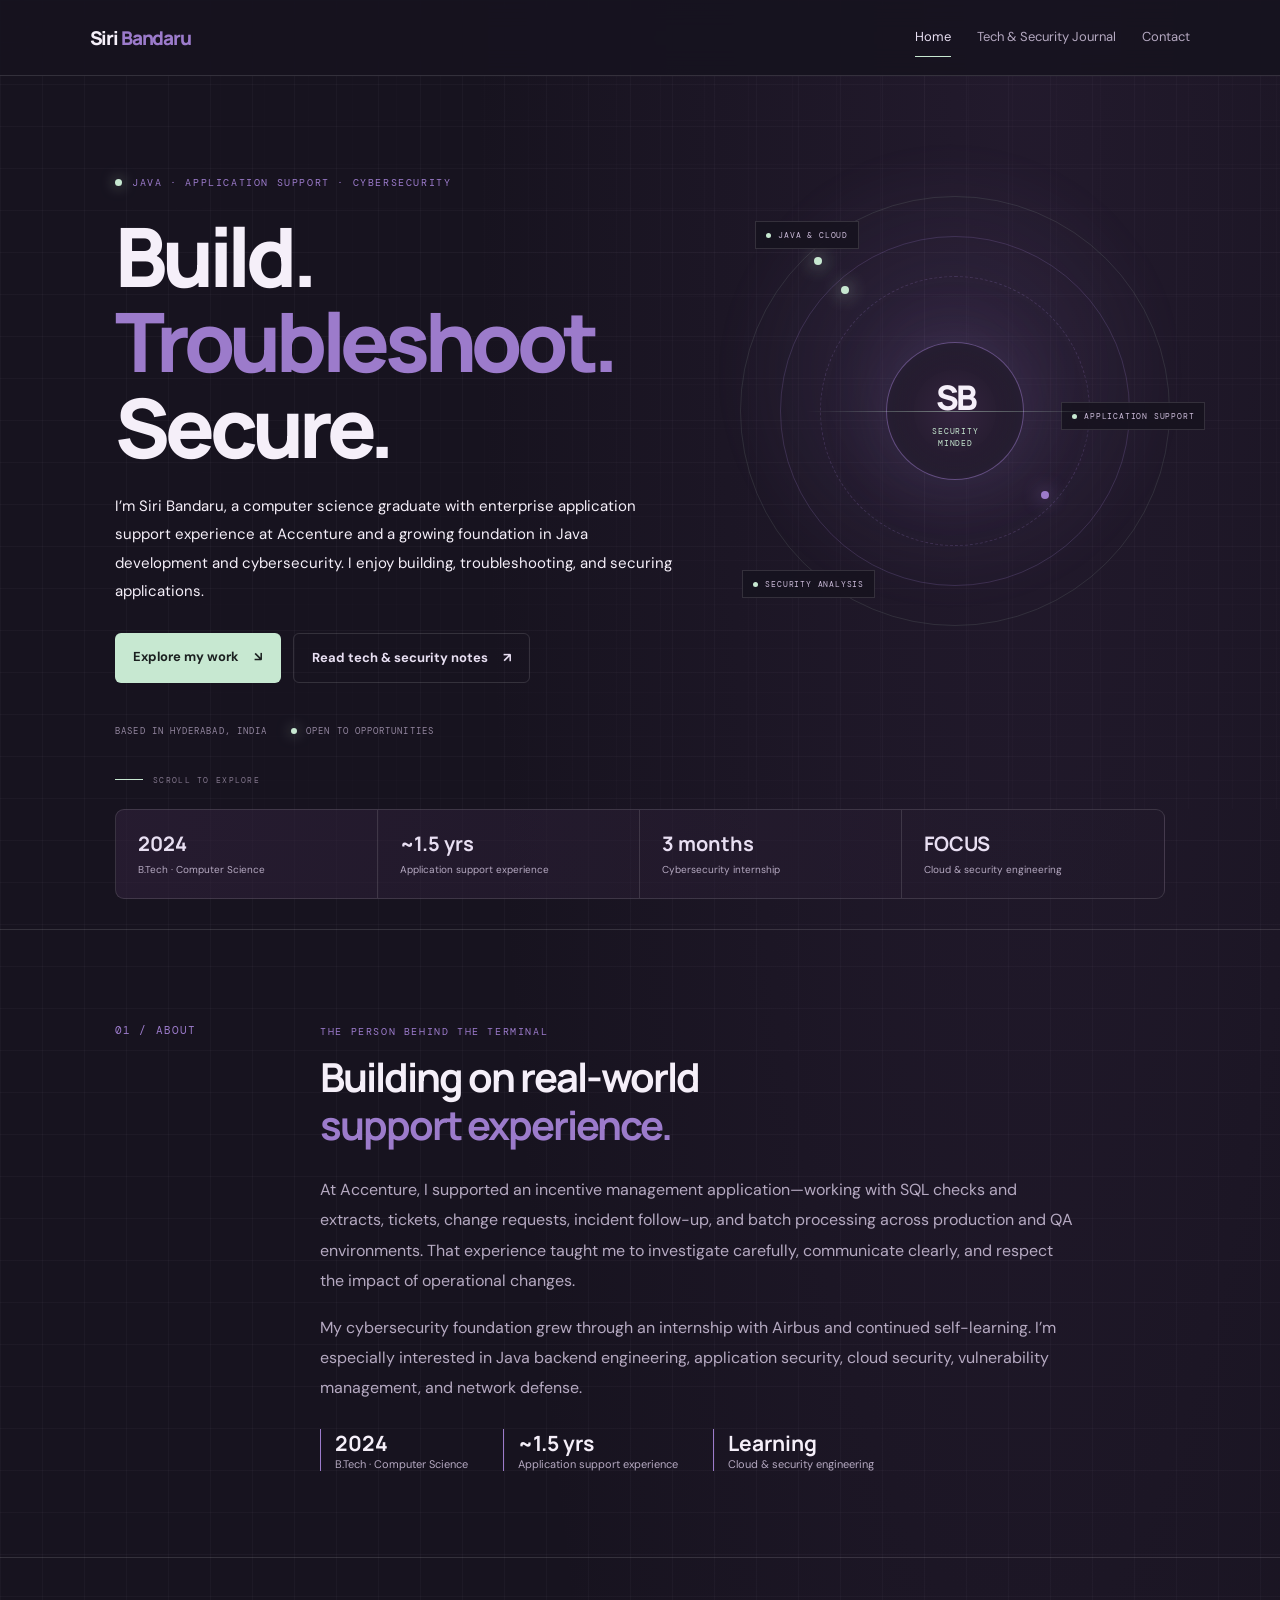
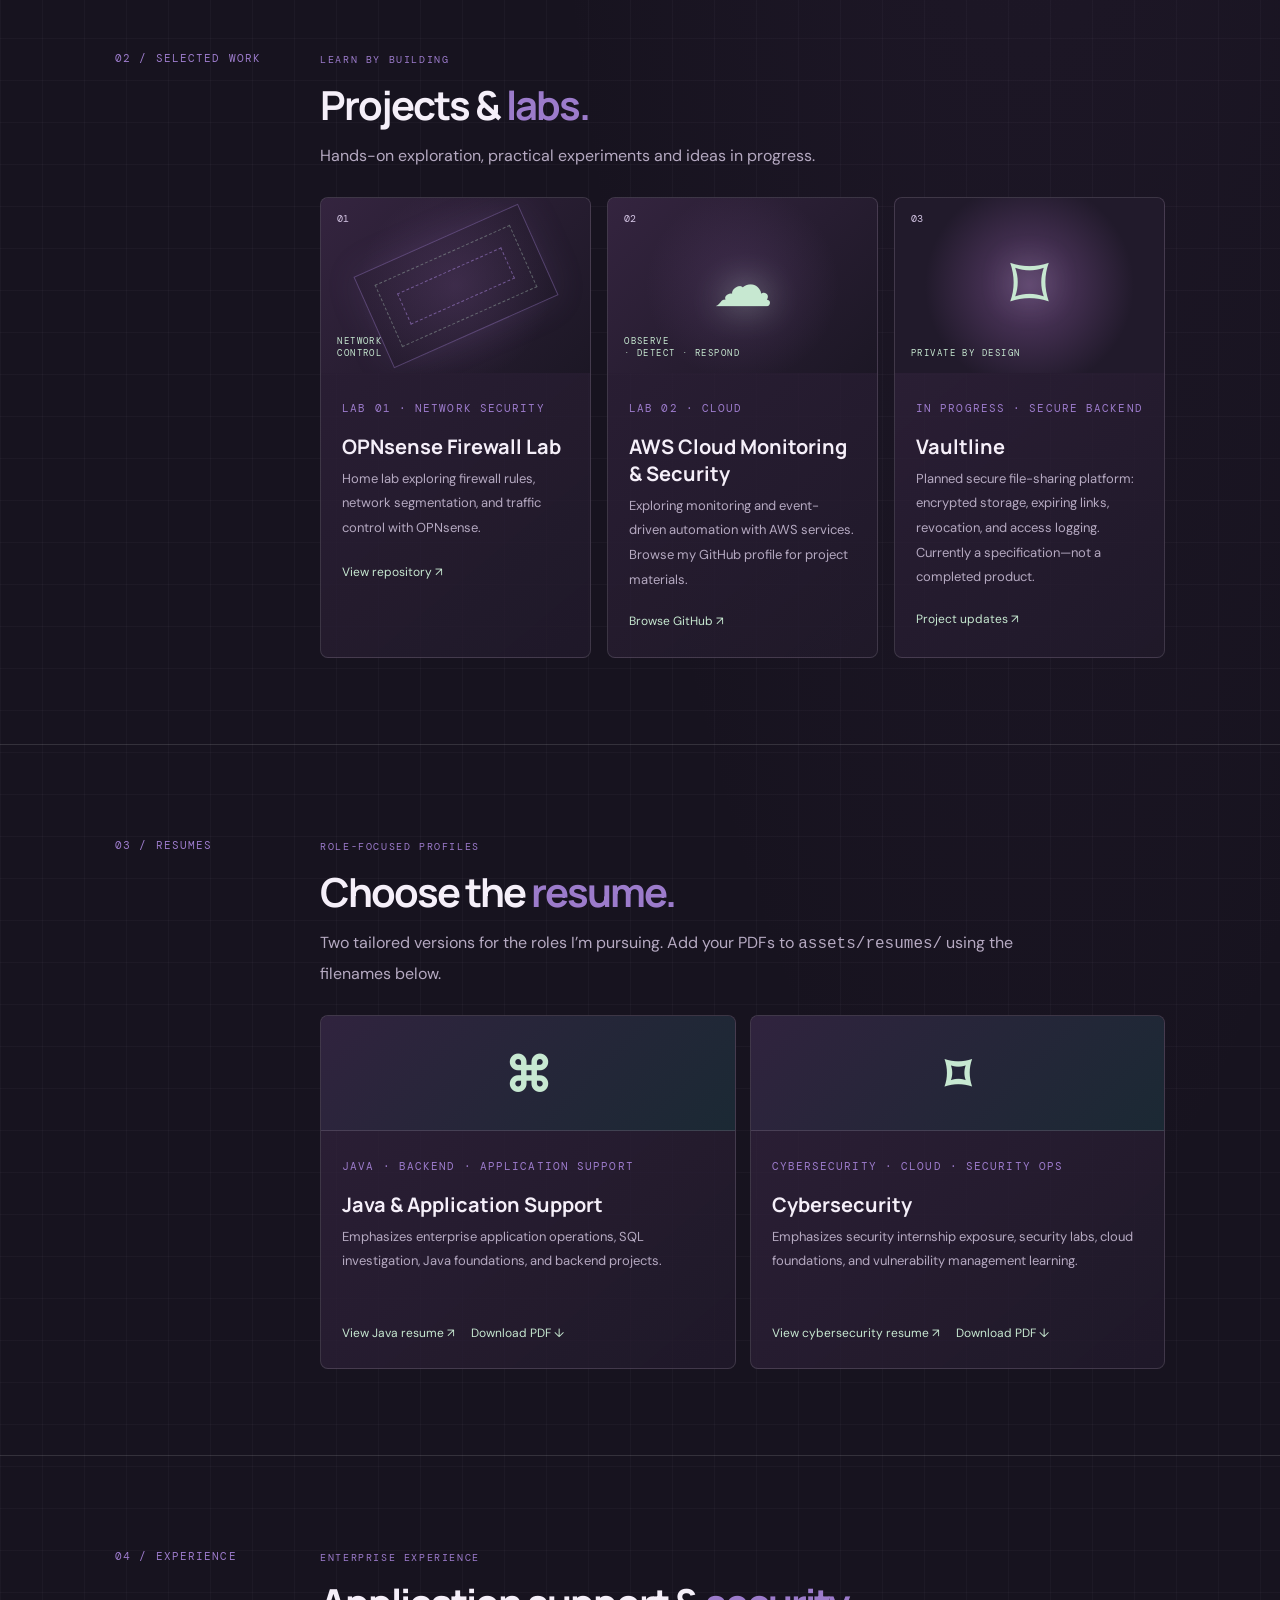
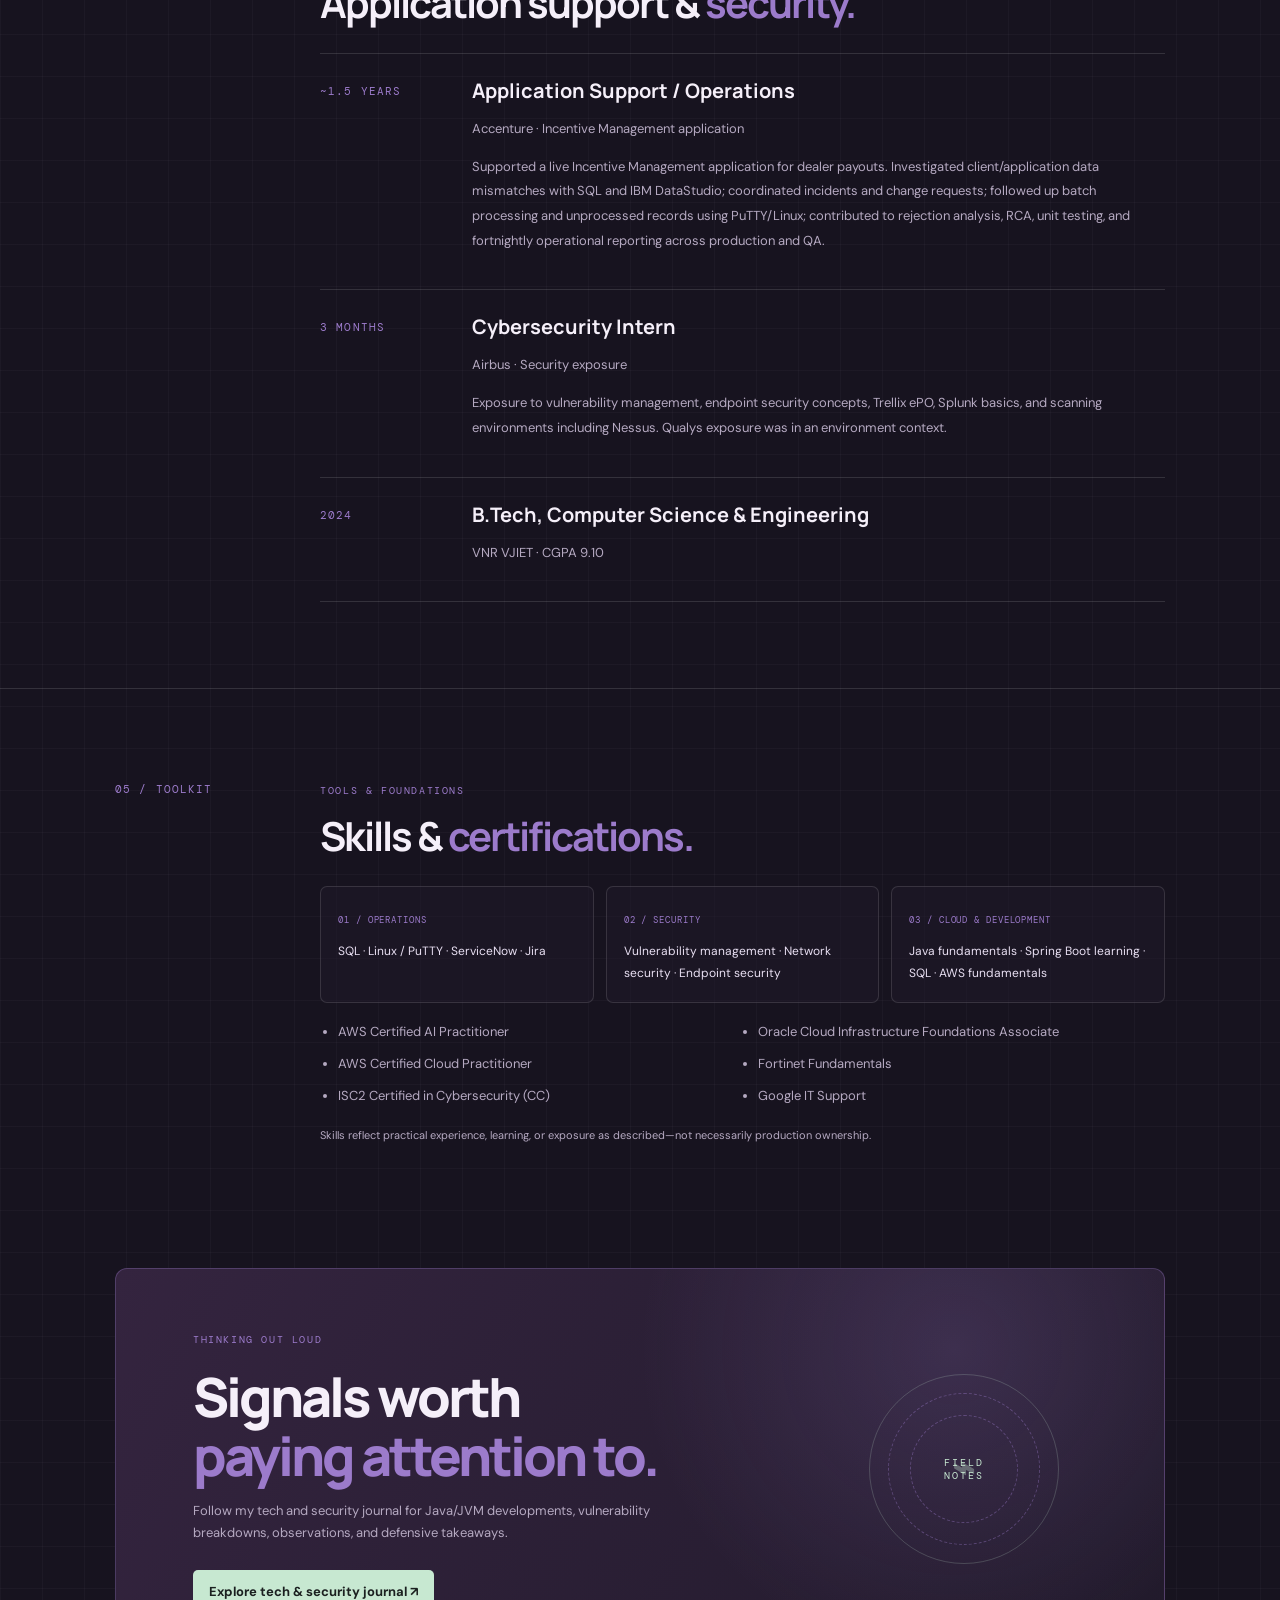
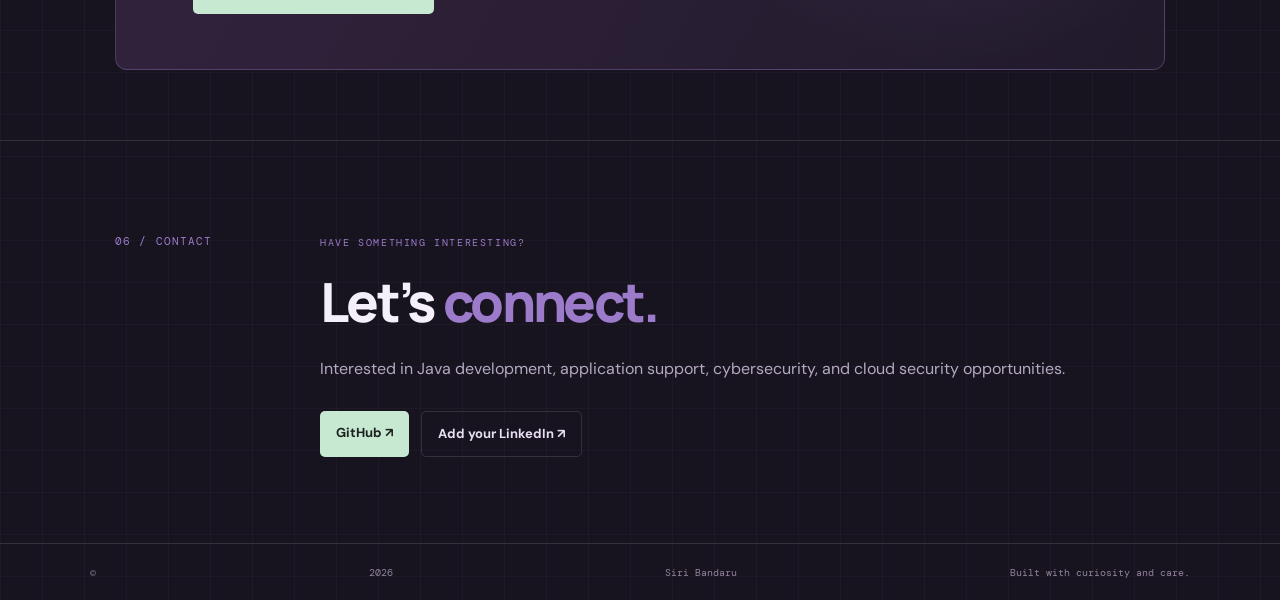
==== commit 7eaf345a: "Update index.html" ====
--- a/index.html
+++ b/index.html
@@ -37,7 +37,7 @@
 <article class="project-card"><div class="project-art art-cloud"><span>02</span><div class="cloud-core">☁</div><b>OBSERVE<br>· DETECT · RESPOND</b></div><div class="project-info"><small>LAB 02 · CLOUD</small><h3>AWS Cloud Monitoring & Security</h3><p>Exploring monitoring and event-driven automation with AWS services. Browse my GitHub profile for project materials.</p><a href="https://github.com/SiriBandaru13" target="_blank" rel="noopener">Browse GitHub ↗</a></div></article>
 <article class="project-card"><div class="project-art art-vault"><span>03</span><div class="vault-lock">⌑</div><b>PRIVATE BY DESIGN</b></div><div class="project-info"><small>IN PROGRESS · SECURE BACKEND</small><h3>Vaultline</h3><p>Planned secure file-sharing platform: encrypted storage, expiring links, revocation, and access logging. Currently a specification—not a completed product.</p><a href="https://github.com/SiriBandaru13" target="_blank" rel="noopener">Project updates ↗</a></div></article>
 </div></div></section>
-<section class="section reveal" id="resumes"><label>03 / RESUMES</label><div class="section-content"><div class="section-heading"><span class="section-kicker">ROLE-FOCUSED PROFILES</span><h2>Choose the <em>resume.</em></h2><p class="section-intro">Two tailored versions for the roles I’m pursuing. Add your PDFs to <code>assets/resumes/</code> using the filenames below.</p></div><div class="cards resume-cards"><article class="project-card resume-card"><div class="resume-icon">⌘</div><div class="project-info"><small>JAVA · BACKEND · APPLICATION SUPPORT</small><h3>Java & Application Support</h3><p>Emphasizes enterprise application operations, SQL investigation, Java foundations, and backend projects.</p><a href="assets/resumes/Siri_Bandaru_Java_Resume.pdf" target="_blank" rel="noopener">View Java resume ↗</a><a href="assets/resumes/Siri_Bandaru_Java_Resume.pdf" download>Download PDF ↓</a></div></article><article class="project-card resume-card"><div class="resume-icon">⌑</div><div class="project-info"><small>CYBERSECURITY · CLOUD · SECURITY OPS</small><h3>Cybersecurity</h3><p>Emphasizes security internship exposure, security labs, cloud foundations, and vulnerability management learning.</p><a href="assets/resumes/Siri_Bandaru_Cybersecurity_Resume.pdf" target="_blank" rel="noopener">View cybersecurity resume ↗</a><a href="assets/resumes/Siri_Bandaru_Cybersecurity_Resume.pdf" download>Download PDF ↓</a></div></article></div></div></section><section class="section reveal"><label>04 / EXPERIENCE</label><div class="section-content"><div class="section-heading"><span class="section-kicker">ENTERPRISE EXPERIENCE</span><h2>Application support & <em>security.</em></h2></div><div class="timeline"><article><small>~1.5 YEARS</small><div><h3>Application Support / Operations</h3><p>Accenture · Incentive Management application</p><p>Supported a live Incentive Management application for dealer payouts. Investigated client/application data mismatches with SQL and IBM DataStudio; coordinated incidents and change requests; followed up batch processing and unprocessed records using PuTTY/Linux; contributed to rejection analysis, RCA, unit testing, and fortnightly operational reporting across production and QA.</p></div></article><article><small>3 MONTHS</small><div><h3>Cybersecurity Intern</h3><p>Airbus · Security exposure</p><p>Exposure to vulnerability management, endpoint security concepts, Trellix ePO, Splunk basics, and scanning environments including Nessus. Qualys exposure was in an environment context.</p></div></article><article><small>2024</small><div><h3>B.Tech, Computer Science & Engineering</h3><p>VNR VJIET · CGPA 9.10</p></div></article></div></div></section>
+<section class="section reveal" id="resumes"><label>03 / RESUMES</label><div class="section-content"><div class="section-heading"><span class="section-kicker">ROLE-FOCUSED PROFILES</span><h2>Choose the <em>resume.</em></h2><p class="section-intro">Two tailored versions for the roles I’m pursuing. Add your PDFs to <code>assets/resumes/</code> using the filenames below.</p></div><div class="cards resume-cards"><article class="project-card resume-card"><div class="resume-icon">⌘</div><div class="project-info"><small>JAVA · BACKEND · APPLICATION SUPPORT</small><h3>Java & Application Support</h3><p>Emphasizes enterprise application operations, SQL investigation, Java foundations, and backend projects.</p><a href="assets/Resumes/Siri_Bandaru_Resume_Java_Developer.pdf" target="_blank" rel="noopener">View Java resume ↗</a><a href="assets/Resumes/Siri_Bandaru_Resume_Java_Developer.pdf" download>Download PDF ↓</a></div></article><article class="project-card resume-card"><div class="resume-icon">⌑</div><div class="project-info"><small>CYBERSECURITY · CLOUD · SECURITY OPS</small><h3>Cybersecurity</h3><p>Emphasizes security internship exposure, security labs, cloud foundations, and vulnerability management learning.</p><a href="assets/Resumes/Siri_Bandaru_Resume_Cybersecurity.pdf" target="_blank" rel="noopener">View cybersecurity resume ↗</a><a href="assets/resumes/assets/Resumes/Siri_Bandaru_Resume_Cybersecurity.pdf" download>Download PDF ↓</a></div></article></div></div></section><section class="section reveal"><label>04 / EXPERIENCE</label><div class="section-content"><div class="section-heading"><span class="section-kicker">ENTERPRISE EXPERIENCE</span><h2>Application support & <em>security.</em></h2></div><div class="timeline"><article><small>~1.5 YEARS</small><div><h3>Application Support / Operations</h3><p>Accenture · Incentive Management application</p><p>Supported a live Incentive Management application for dealer payouts. Investigated client/application data mismatches with SQL and IBM DataStudio; coordinated incidents and change requests; followed up batch processing and unprocessed records using PuTTY/Linux; contributed to rejection analysis, RCA, unit testing, and fortnightly operational reporting across production and QA.</p></div></article><article><small>3 MONTHS</small><div><h3>Cybersecurity Intern</h3><p>Airbus · Security exposure</p><p>Exposure to vulnerability management, endpoint security concepts, Trellix ePO, Splunk basics, and scanning environments including Nessus. Qualys exposure was in an environment context.</p></div></article><article><small>2024</small><div><h3>B.Tech, Computer Science & Engineering</h3><p>VNR VJIET · CGPA 9.10</p></div></article></div></div></section>
 <section class="section reveal"><label>05 / TOOLKIT</label><div class="section-content"><div class="section-heading"><span class="section-kicker">TOOLS & FOUNDATIONS</span><h2>Skills & <em>certifications.</em></h2></div><div class="skill-groups"><div><small>01 / OPERATIONS</small><p>SQL · Linux / PuTTY · ServiceNow · Jira</p></div><div><small>02 / SECURITY</small><p>Vulnerability management · Network security · Endpoint security</p></div><div><small>03 / CLOUD & DEVELOPMENT</small><p>Java fundamentals · Spring Boot learning · SQL · AWS fundamentals</p></div></div><ul class="cert-list"><li>AWS Certified AI Practitioner</li><li>AWS Certified Cloud Practitioner</li><li>ISC2 Certified in Cybersecurity (CC)</li><li>Oracle Cloud Infrastructure Foundations Associate</li><li>Fortinet Fundamentals</li><li>Google IT Support</li></ul><p class="note">Skills reflect practical experience, learning, or exposure as described—not necessarily production ownership.</p></div></section>
 <section class="journal-cta reveal"><div><span class="section-kicker">THINKING OUT LOUD</span><h2>Signals worth<br><em>paying attention to.</em></h2><p>Follow my tech and security journal for Java/JVM developments, vulnerability breakdowns, observations, and defensive takeaways.</p><a class="btn" href="journal.html">Explore tech & security journal ↗</a></div><div class="cta-mark"><span>FIELD<br>NOTES</span><b>⌁</b></div></section>
 <section class="section reveal" id="contact"><label>06 / CONTACT</label><div class="section-content contact-content"><span class="section-kicker">HAVE SOMETHING INTERESTING?</span><h2>Let’s <em>connect.</em></h2><p>Interested in Java development, application support, cybersecurity, and cloud security opportunities.</p><div class="actions"><a class="btn" href="https://github.com/SiriBandaru13" target="_blank" rel="noopener">GitHub ↗</a><a class="btn outline" href="https://www.linkedin.com/" target="_blank" rel="noopener">Add your LinkedIn ↗</a></div></div></section>
--- a/assets/css/style.css
+++ b/assets/css/style.css
@@ -135,3 +135,12 @@
 .observations-panel ul{padding-left:20px;color:var(--muted);font-size:13px}.observations-panel li{margin:0 0 9px;padding-left:4px}
 #story>.story-image{width:100%;max-height:340px;object-fit:cover;border-radius:9px;margin:20px 0}
 @media(max-width:520px){.analysis-step{grid-template-columns:27px 1fr;padding:12px}}
+
+/* Java / application support portfolio additions */
+.resume-cards{grid-template-columns:repeat(2,minmax(0,1fr))}
+.resume-icon{height:115px;display:grid;place-items:center;background:linear-gradient(135deg,#30233e,#1b2934);color:var(--sage);font:700 48px var(--display);border-bottom:1px solid var(--line)}
+.resume-card .project-info a{display:inline-block;margin:8px 16px 0 0}
+.journal-filters{display:flex;flex-wrap:wrap;gap:9px;max-width:1100px;margin:0 auto;padding:20px 7vw 0}
+.journal-filter{border:1px solid var(--line);background:#ffffff06;color:var(--muted);padding:9px 13px;border-radius:99px;font:10px var(--mono);cursor:pointer;transition:.2s}
+.journal-filter:hover,.journal-filter.active{border-color:var(--violet);color:var(--sage);background:#9c7bcb16}
+@media(max-width:760px){.resume-cards{grid-template-columns:1fr}.journal-filters{padding:18px 7vw 0}}
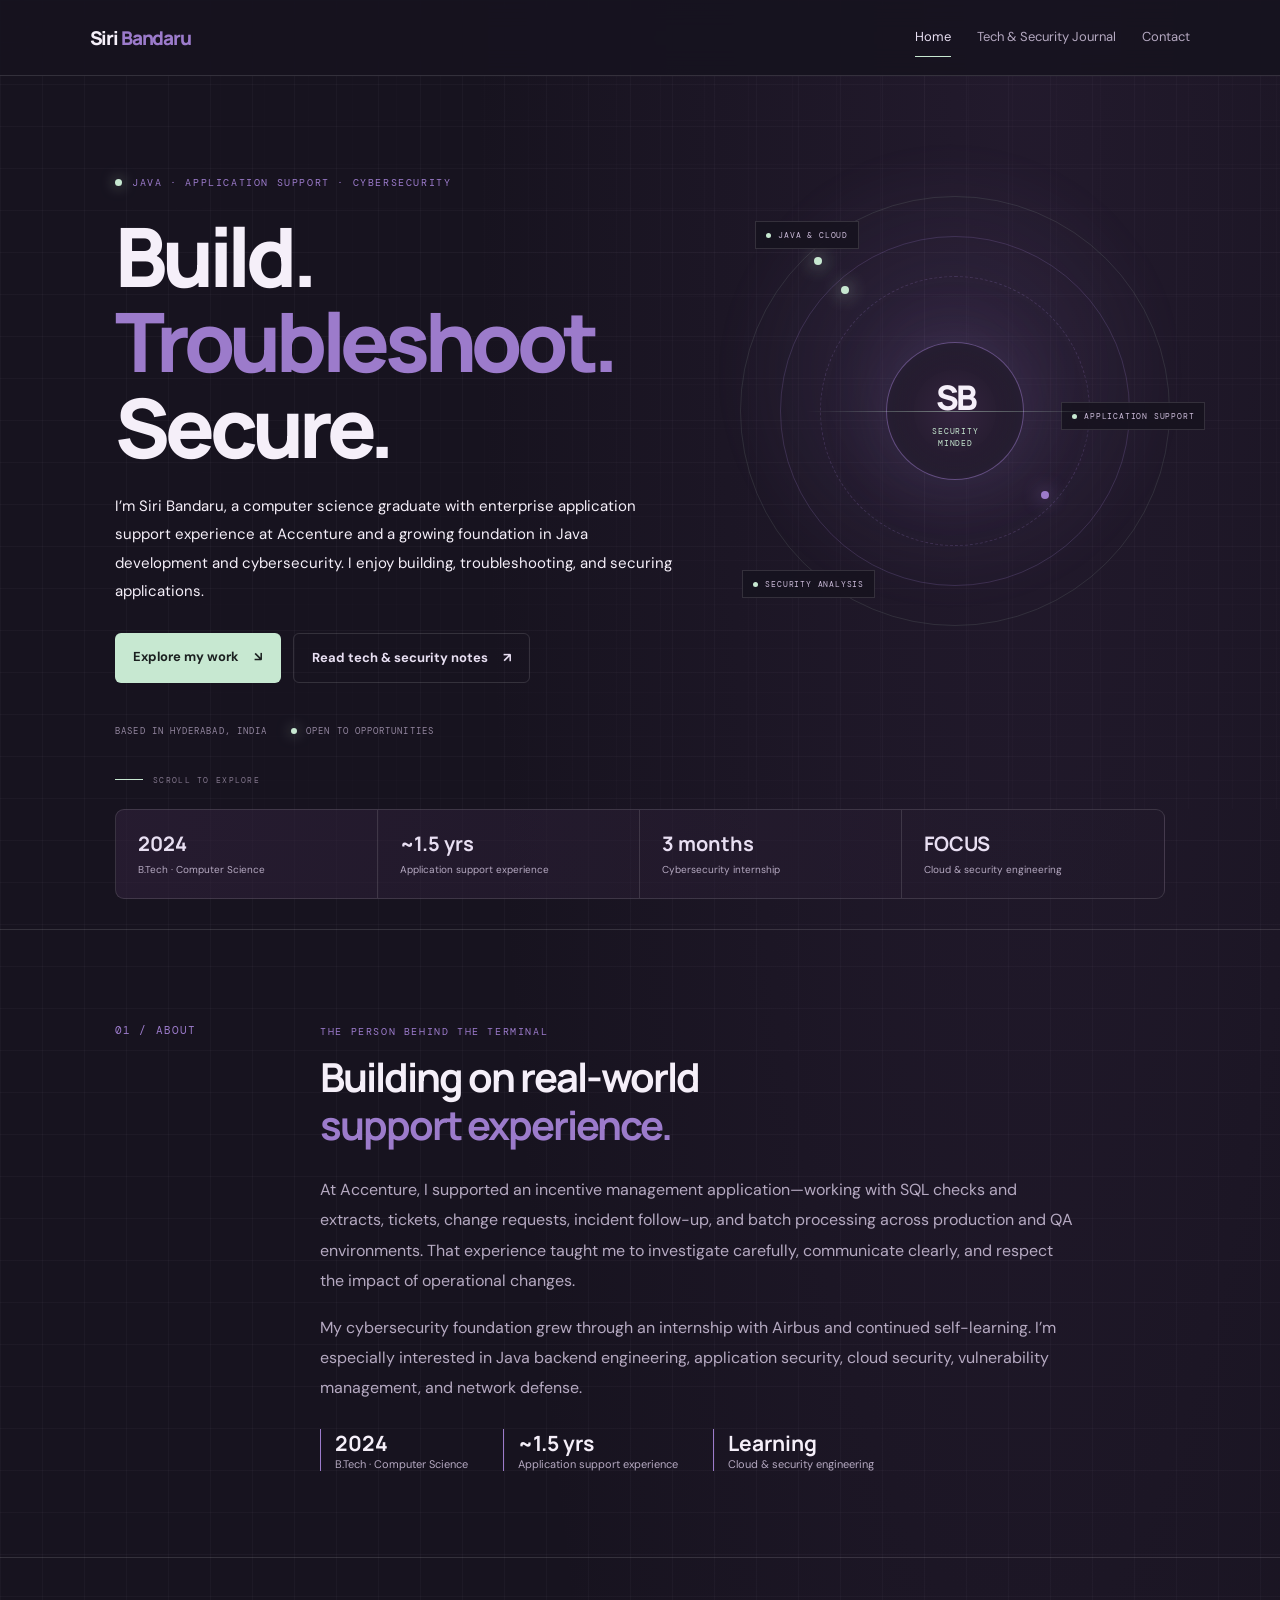
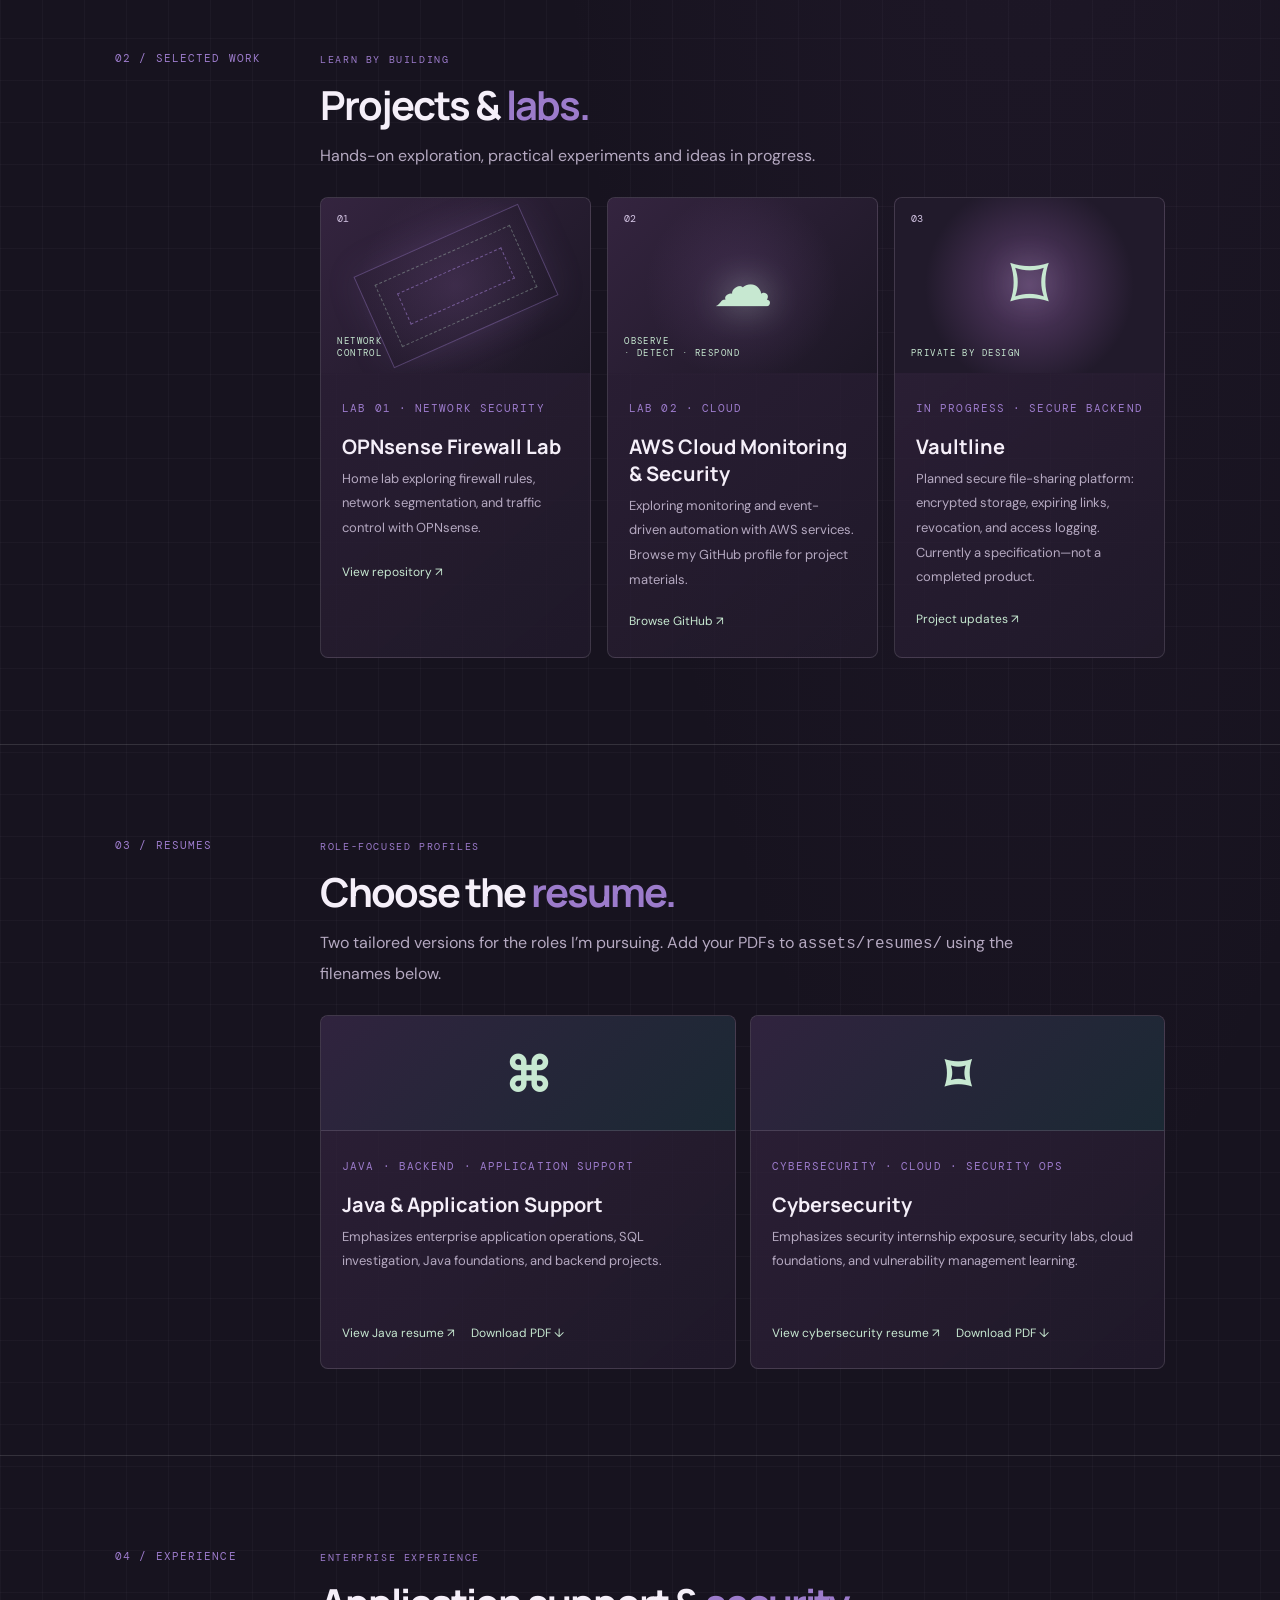
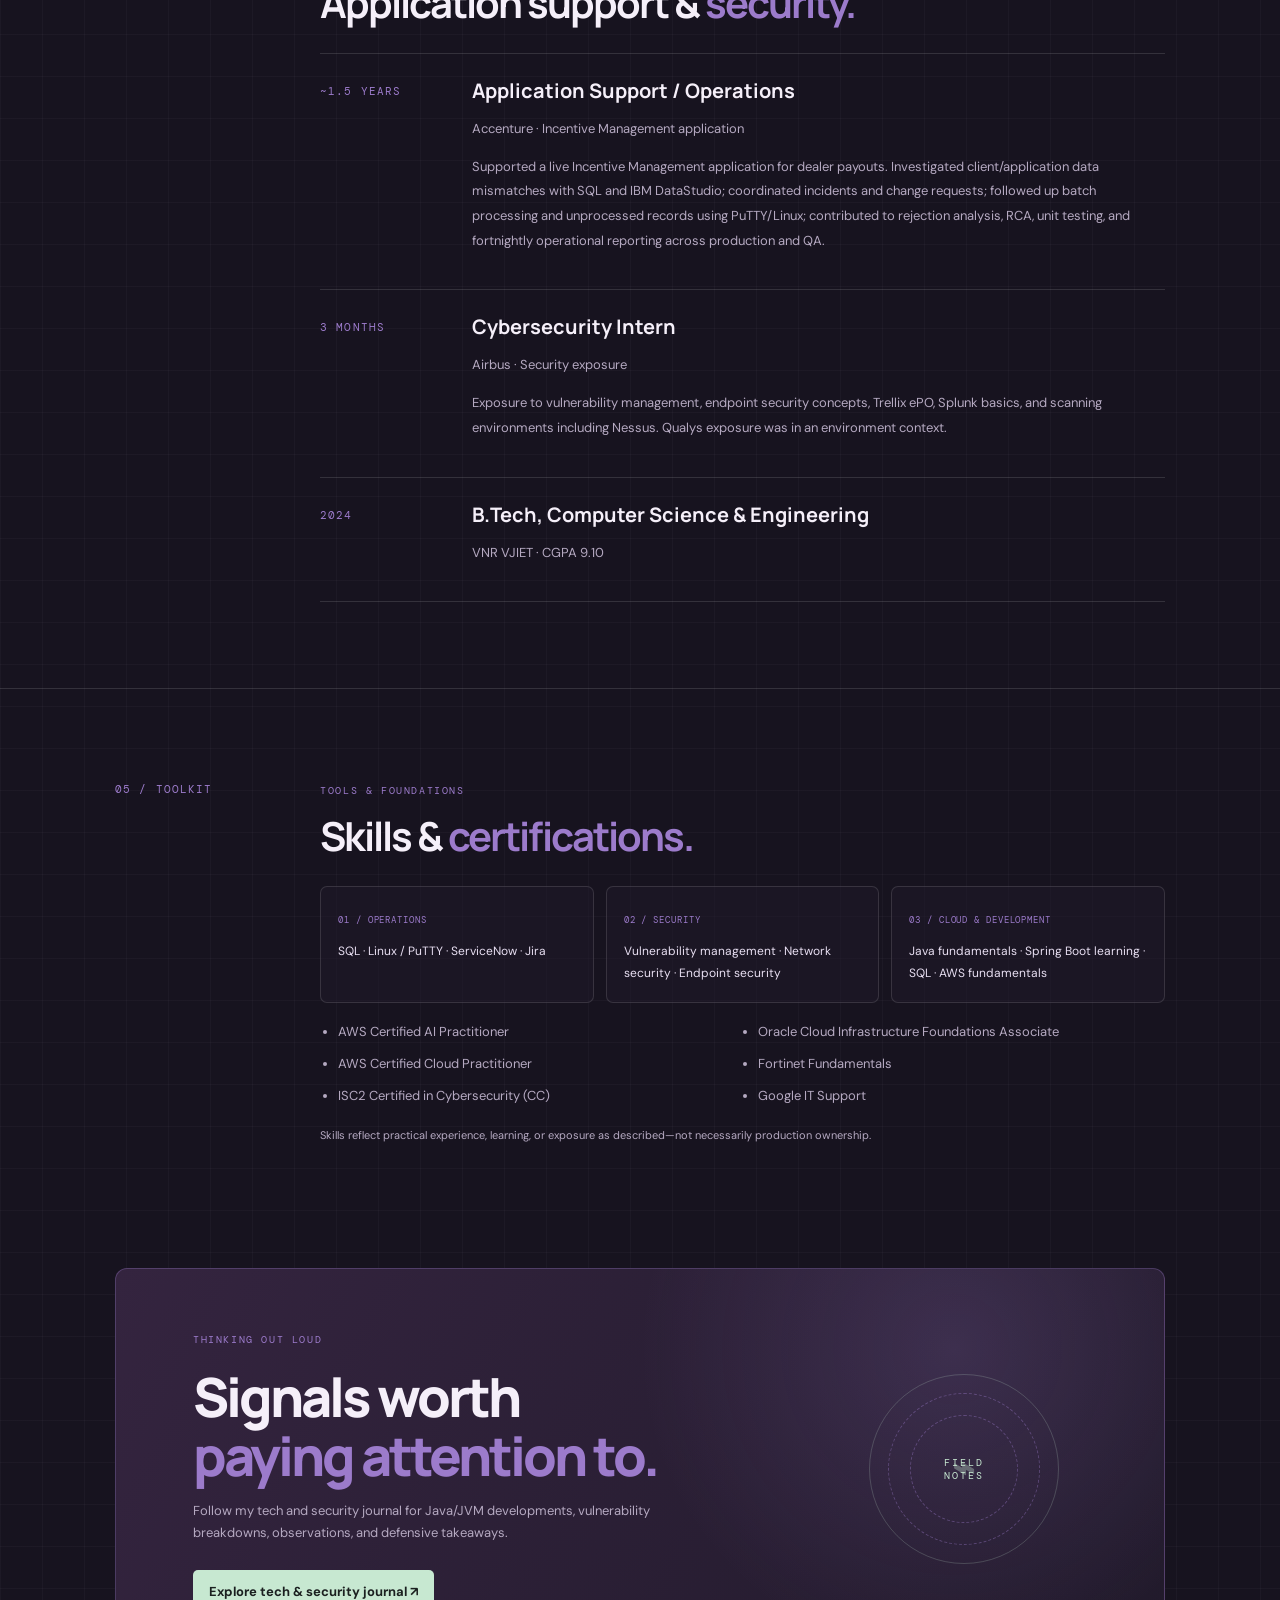
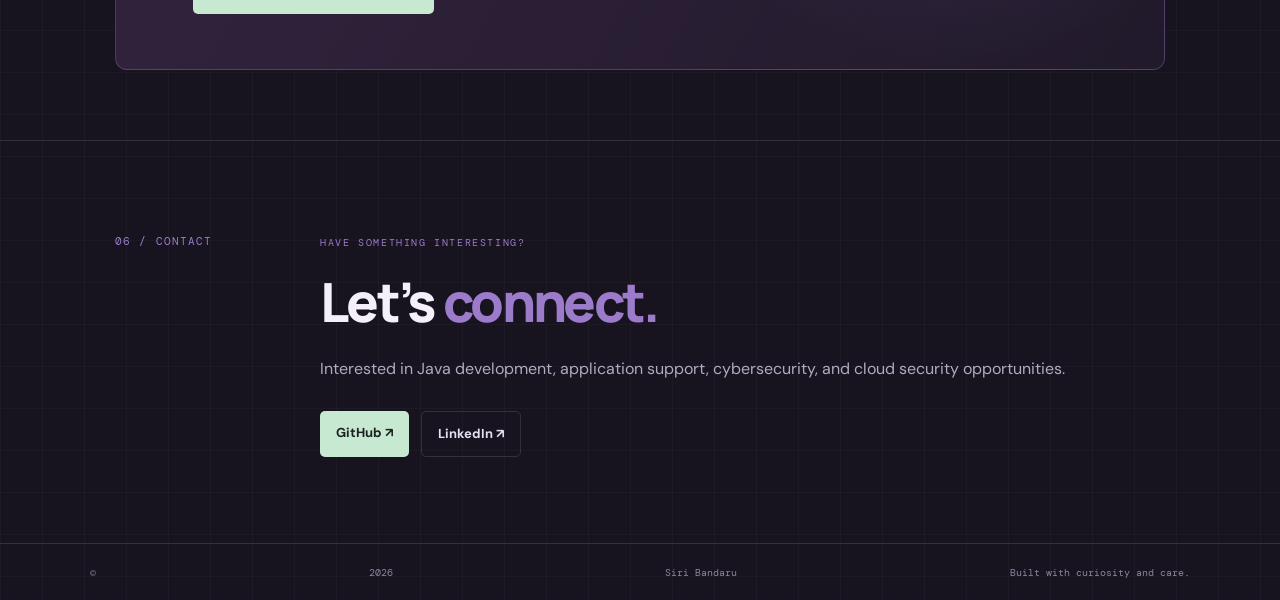
==== commit 8aa9cdd0: "Update index.html" ====
--- a/index.html
+++ b/index.html
@@ -40,7 +40,7 @@
 <section class="section reveal" id="resumes"><label>03 / RESUMES</label><div class="section-content"><div class="section-heading"><span class="section-kicker">ROLE-FOCUSED PROFILES</span><h2>Choose the <em>resume.</em></h2><p class="section-intro">Two tailored versions for the roles I’m pursuing. Add your PDFs to <code>assets/resumes/</code> using the filenames below.</p></div><div class="cards resume-cards"><article class="project-card resume-card"><div class="resume-icon">⌘</div><div class="project-info"><small>JAVA · BACKEND · APPLICATION SUPPORT</small><h3>Java & Application Support</h3><p>Emphasizes enterprise application operations, SQL investigation, Java foundations, and backend projects.</p><a href="assets/Resumes/Siri_Bandaru_Resume_Java_Developer.pdf" target="_blank" rel="noopener">View Java resume ↗</a><a href="assets/Resumes/Siri_Bandaru_Resume_Java_Developer.pdf" download>Download PDF ↓</a></div></article><article class="project-card resume-card"><div class="resume-icon">⌑</div><div class="project-info"><small>CYBERSECURITY · CLOUD · SECURITY OPS</small><h3>Cybersecurity</h3><p>Emphasizes security internship exposure, security labs, cloud foundations, and vulnerability management learning.</p><a href="assets/Resumes/Siri_Bandaru_Resume_Cybersecurity.pdf" target="_blank" rel="noopener">View cybersecurity resume ↗</a><a href="assets/resumes/assets/Resumes/Siri_Bandaru_Resume_Cybersecurity.pdf" download>Download PDF ↓</a></div></article></div></div></section><section class="section reveal"><label>04 / EXPERIENCE</label><div class="section-content"><div class="section-heading"><span class="section-kicker">ENTERPRISE EXPERIENCE</span><h2>Application support & <em>security.</em></h2></div><div class="timeline"><article><small>~1.5 YEARS</small><div><h3>Application Support / Operations</h3><p>Accenture · Incentive Management application</p><p>Supported a live Incentive Management application for dealer payouts. Investigated client/application data mismatches with SQL and IBM DataStudio; coordinated incidents and change requests; followed up batch processing and unprocessed records using PuTTY/Linux; contributed to rejection analysis, RCA, unit testing, and fortnightly operational reporting across production and QA.</p></div></article><article><small>3 MONTHS</small><div><h3>Cybersecurity Intern</h3><p>Airbus · Security exposure</p><p>Exposure to vulnerability management, endpoint security concepts, Trellix ePO, Splunk basics, and scanning environments including Nessus. Qualys exposure was in an environment context.</p></div></article><article><small>2024</small><div><h3>B.Tech, Computer Science & Engineering</h3><p>VNR VJIET · CGPA 9.10</p></div></article></div></div></section>
 <section class="section reveal"><label>05 / TOOLKIT</label><div class="section-content"><div class="section-heading"><span class="section-kicker">TOOLS & FOUNDATIONS</span><h2>Skills & <em>certifications.</em></h2></div><div class="skill-groups"><div><small>01 / OPERATIONS</small><p>SQL · Linux / PuTTY · ServiceNow · Jira</p></div><div><small>02 / SECURITY</small><p>Vulnerability management · Network security · Endpoint security</p></div><div><small>03 / CLOUD & DEVELOPMENT</small><p>Java fundamentals · Spring Boot learning · SQL · AWS fundamentals</p></div></div><ul class="cert-list"><li>AWS Certified AI Practitioner</li><li>AWS Certified Cloud Practitioner</li><li>ISC2 Certified in Cybersecurity (CC)</li><li>Oracle Cloud Infrastructure Foundations Associate</li><li>Fortinet Fundamentals</li><li>Google IT Support</li></ul><p class="note">Skills reflect practical experience, learning, or exposure as described—not necessarily production ownership.</p></div></section>
 <section class="journal-cta reveal"><div><span class="section-kicker">THINKING OUT LOUD</span><h2>Signals worth<br><em>paying attention to.</em></h2><p>Follow my tech and security journal for Java/JVM developments, vulnerability breakdowns, observations, and defensive takeaways.</p><a class="btn" href="journal.html">Explore tech & security journal ↗</a></div><div class="cta-mark"><span>FIELD<br>NOTES</span><b>⌁</b></div></section>
-<section class="section reveal" id="contact"><label>06 / CONTACT</label><div class="section-content contact-content"><span class="section-kicker">HAVE SOMETHING INTERESTING?</span><h2>Let’s <em>connect.</em></h2><p>Interested in Java development, application support, cybersecurity, and cloud security opportunities.</p><div class="actions"><a class="btn" href="https://github.com/SiriBandaru13" target="_blank" rel="noopener">GitHub ↗</a><a class="btn outline" href="https://www.linkedin.com/" target="_blank" rel="noopener">Add your LinkedIn ↗</a></div></div></section>
+<section class="section reveal" id="contact"><label>06 / CONTACT</label><div class="section-content contact-content"><span class="section-kicker">HAVE SOMETHING INTERESTING?</span><h2>Let’s <em>connect.</em></h2><p>Interested in Java development, application support, cybersecurity, and cloud security opportunities.</p><div class="actions"><a class="btn" href="https://github.com/SiriBandaru13" target="_blank" rel="noopener">GitHub ↗</a><a class="btn outline" href="https://www.linkedin.com/in/siribandaru" target="_blank" rel="noopener">LinkedIn ↗</a></div></div></section>
 </main>
 <footer>© <span id="year"></span> Siri Bandaru <span>Built with curiosity and care.</span></footer>
 <script src="assets/js/main.js"></script></body></html>
